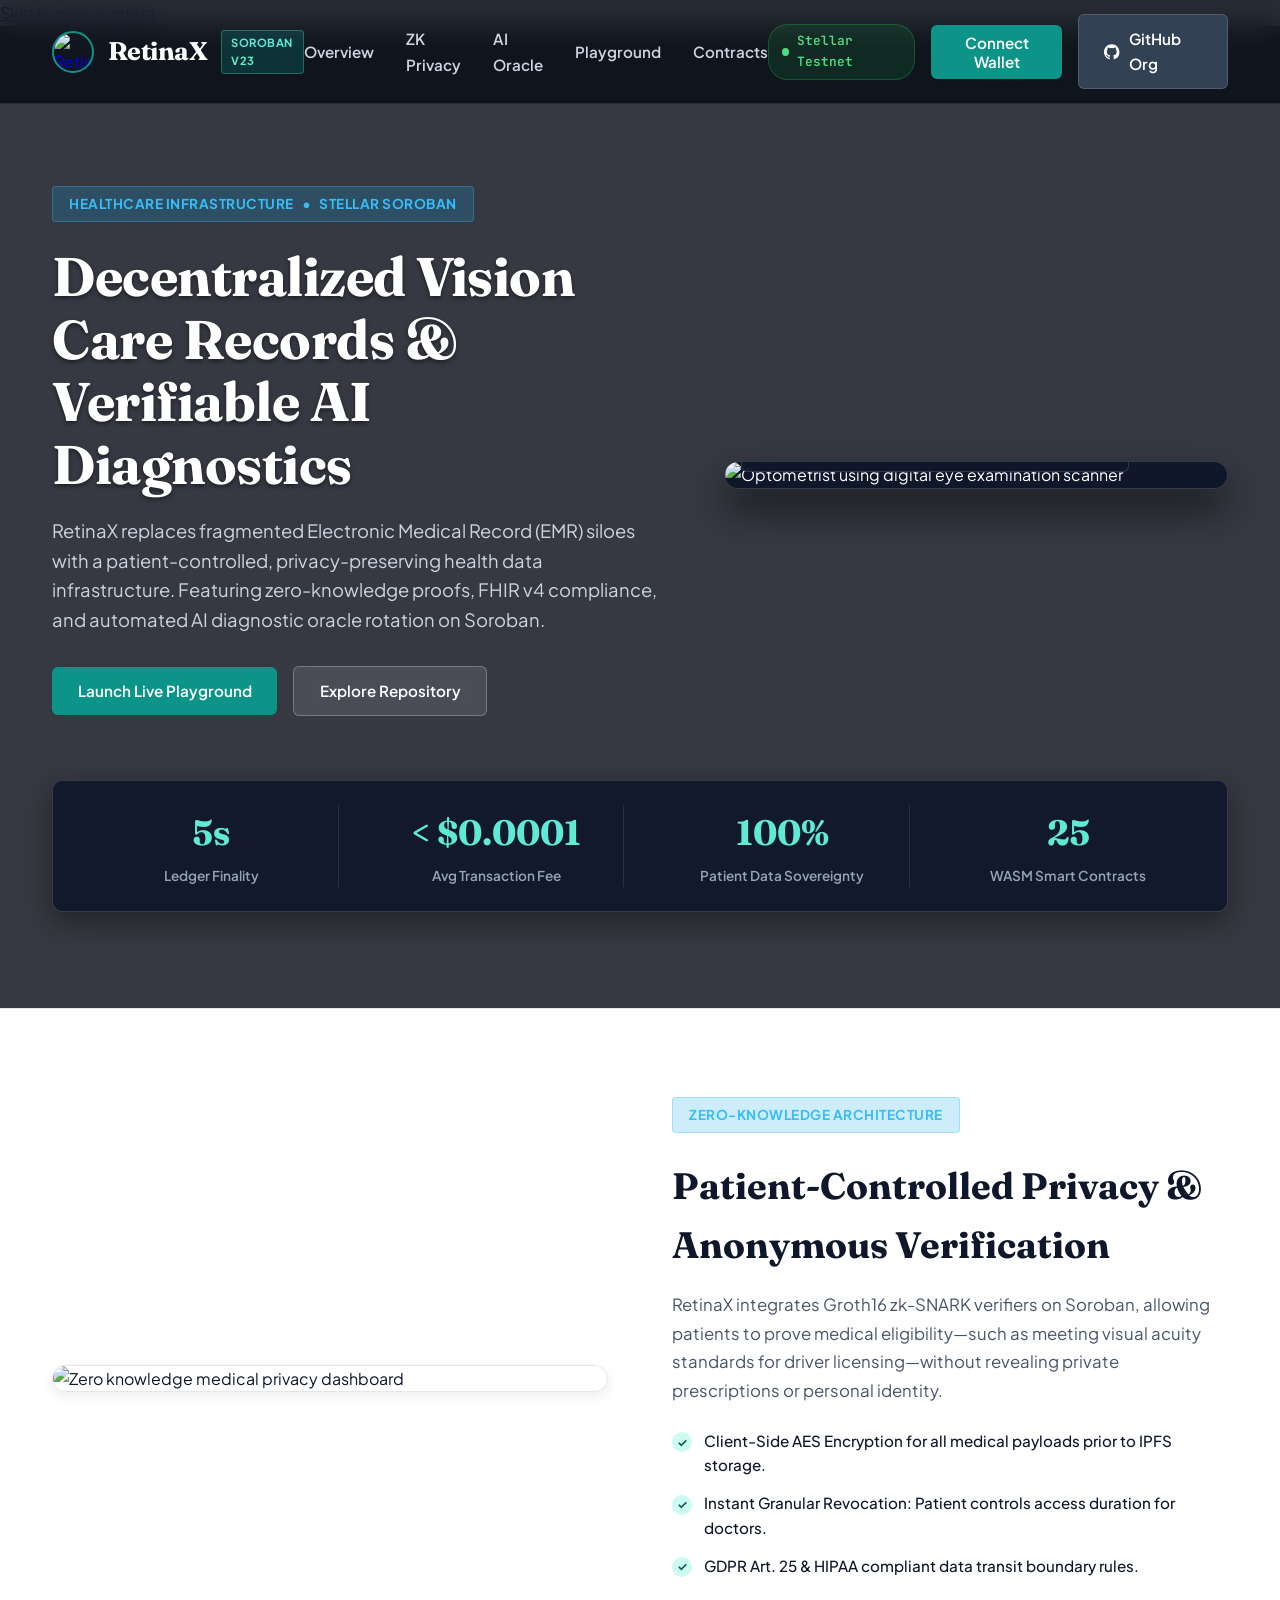
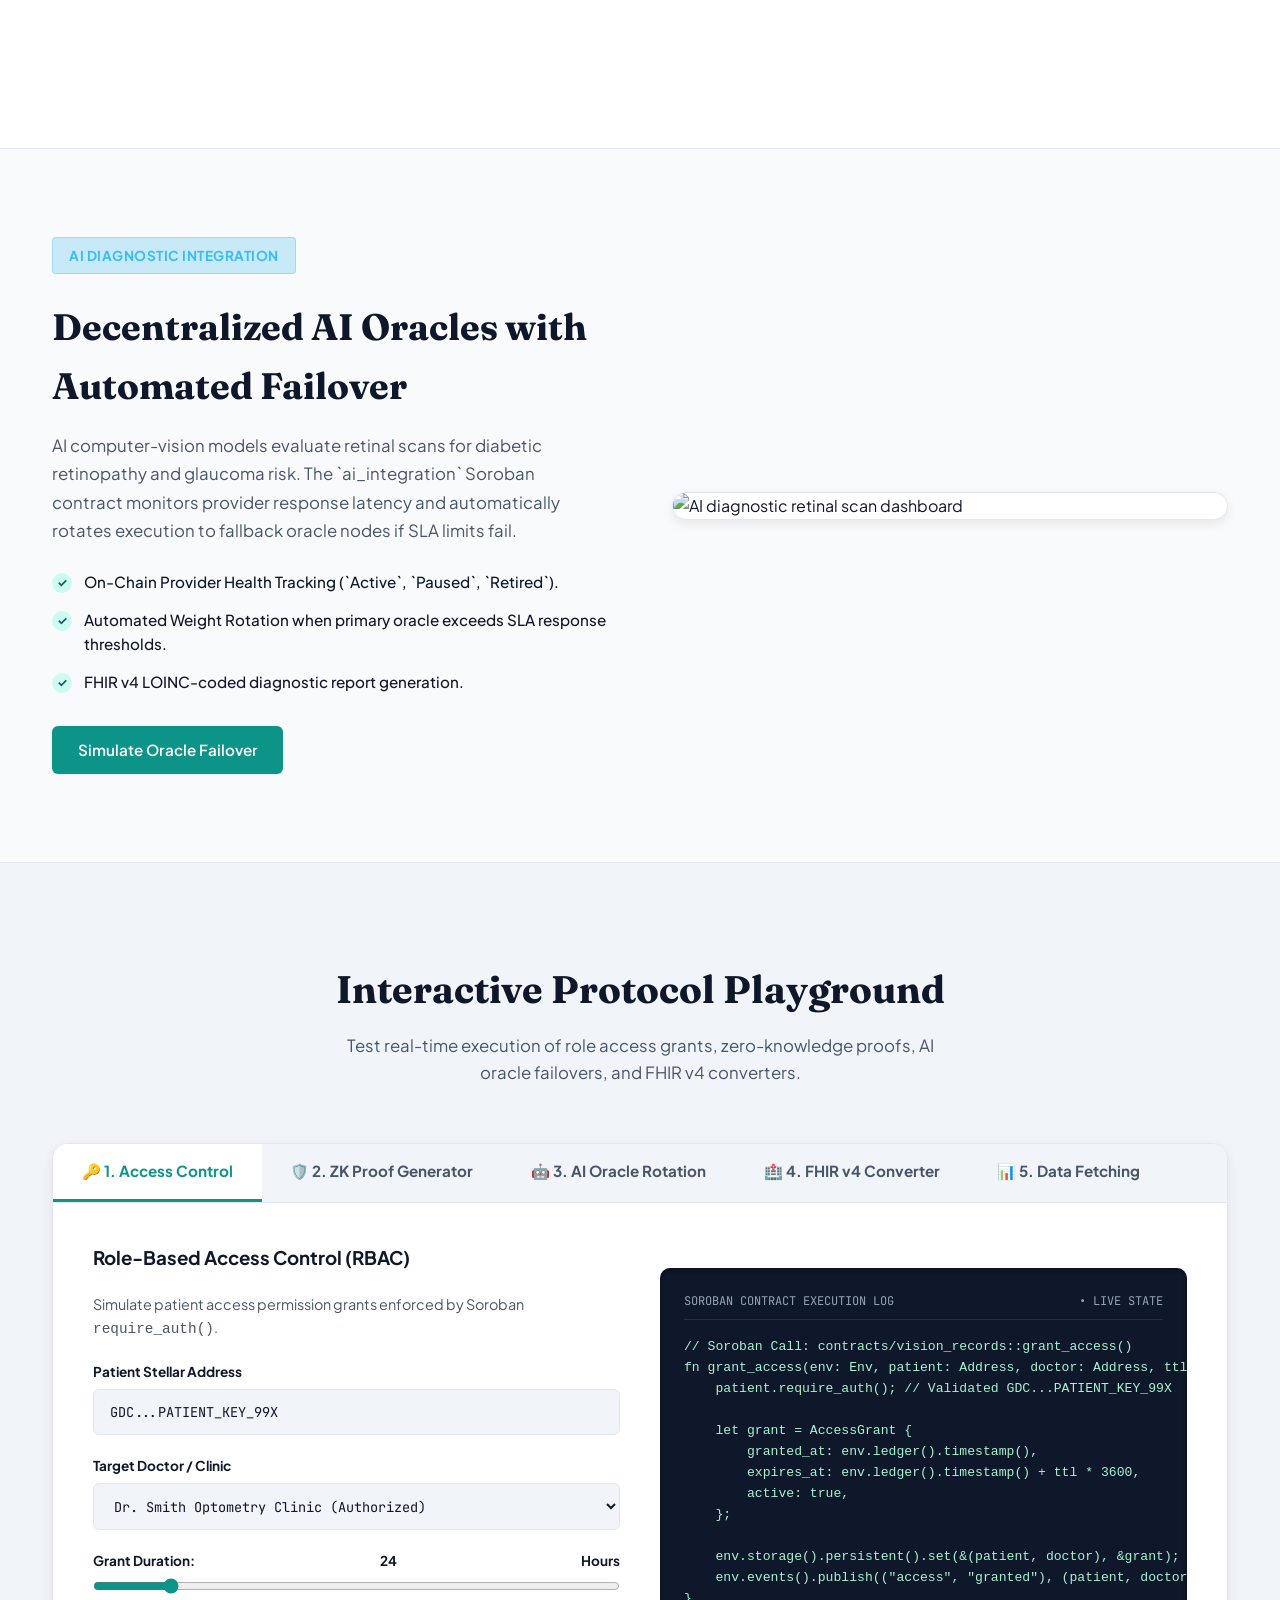
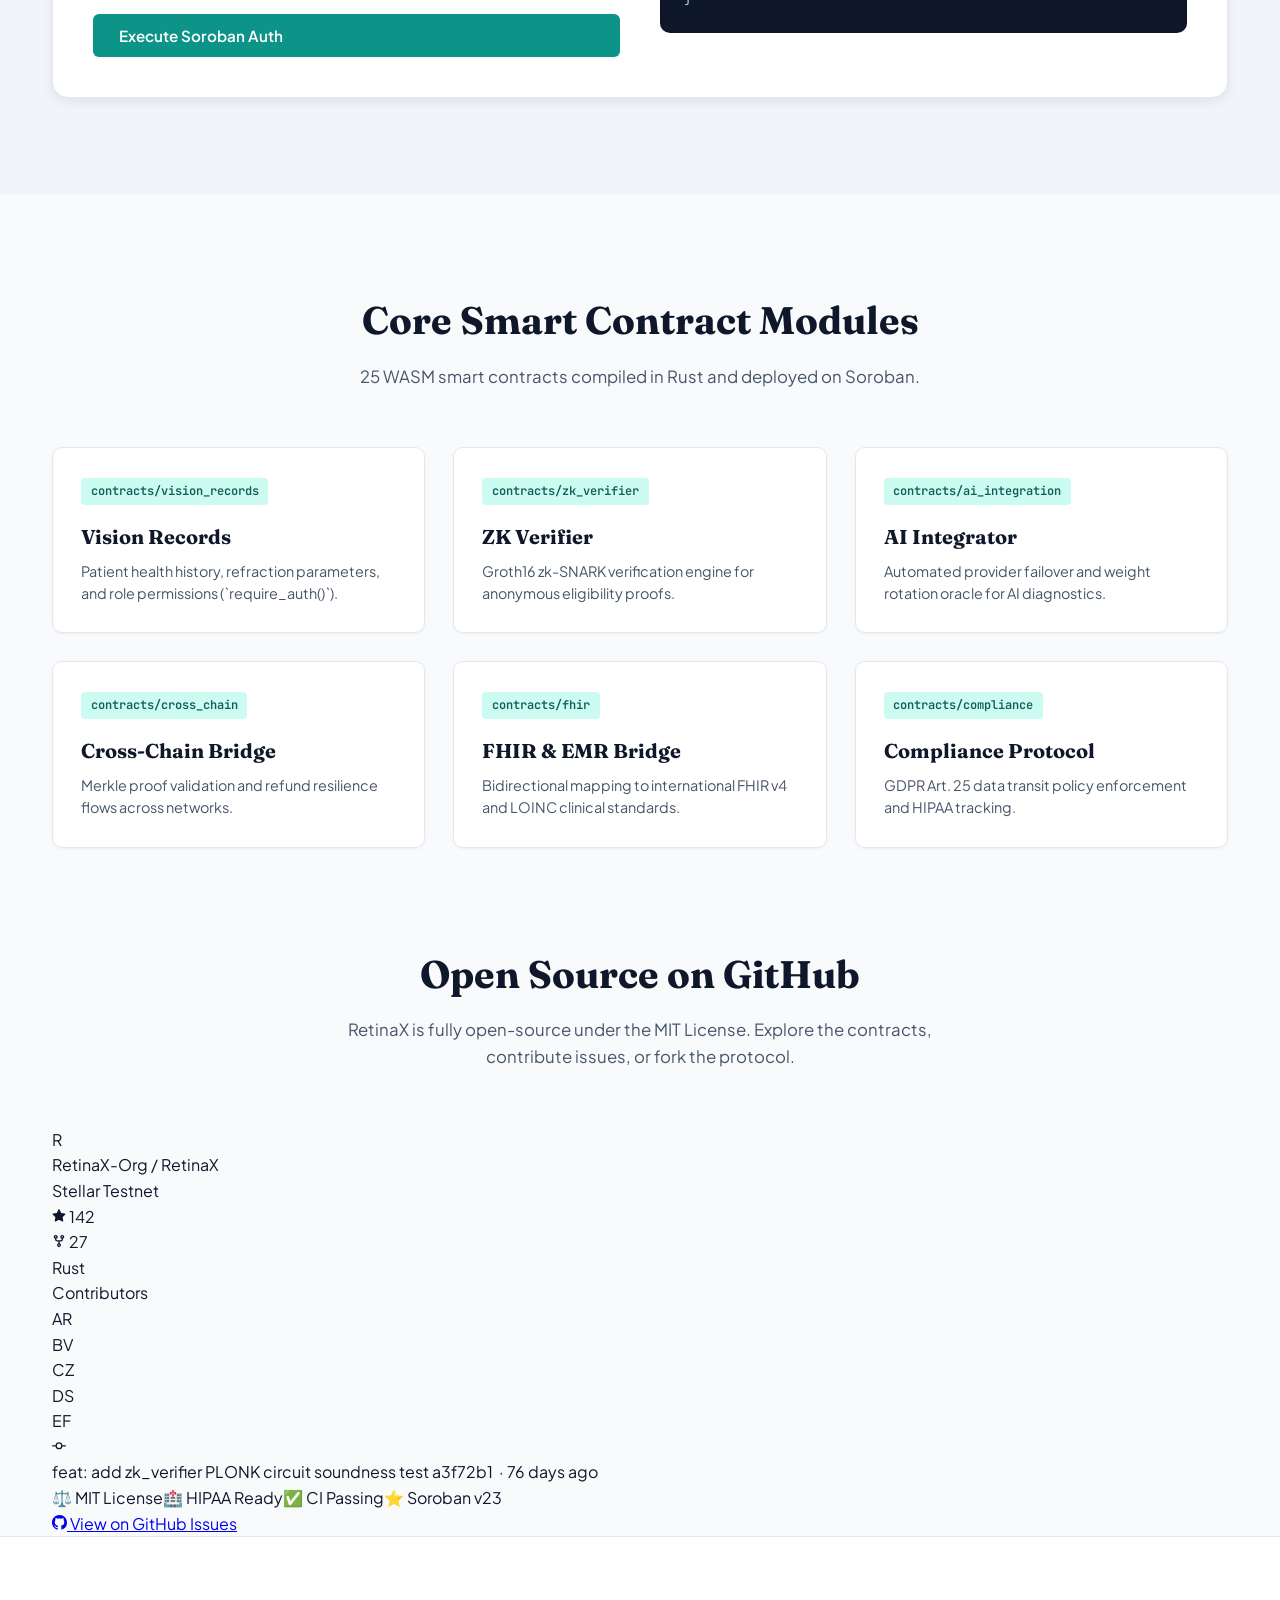
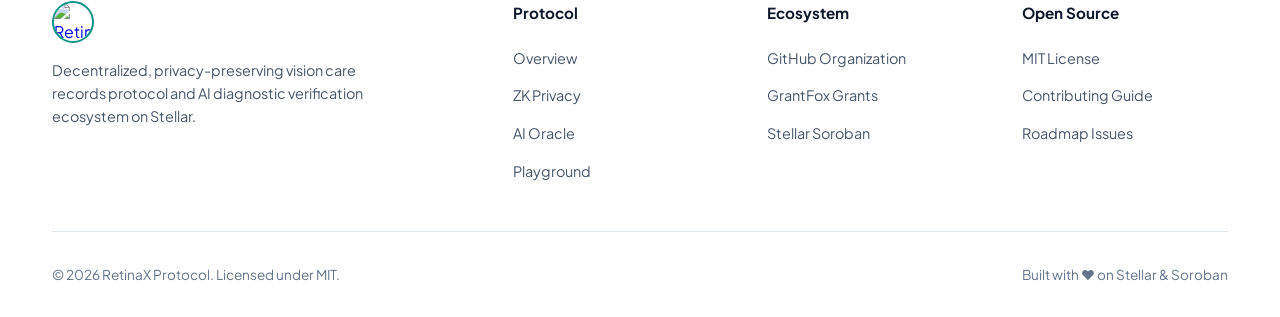
==== website/index.html @ d4aec615 "Merge branch 'main' into feat/70-navigation-aria-labels" ====
<!DOCTYPE html>
<html lang="en">
<head>
  <meta charset="UTF-8">
  <meta name="viewport" content="width=device-width, initial-scale=1.0">
  <title>RetinaX — Decentralized Vision Care Records & AI Diagnostics Protocol on Stellar</title>
  <meta name="description" content="RetinaX is a patient-controlled, privacy-preserving vision health protocol built on Stellar (Soroban WASM) featuring ZK-privacy proofs, FHIR v4 compliance, and automated AI diagnostic provider rotation.">
  
  <!-- Fonts: Fraunces Editorial Serif + Plus Jakarta Sans + JetBrains Mono -->
  <link rel="preconnect" href="https://fonts.googleapis.com">
  <link rel="preconnect" href="https://fonts.gstatic.com" crossorigin>
  <link href="https://fonts.googleapis.com/css2?family=Fraunces:ital,opsz,wght@0,9..144,400;0,9..144,600;0,9..144,700;1,9..144,400&family=Inter:wght@400;500;600&family=JetBrains+Mono:wght@400;500;600&family=Plus+Jakarta+Sans:wght@500;600;700;800&display=swap" rel="stylesheet">
  
  <!-- Animation Libraries (AOS + GSAP) -->
  <link rel="stylesheet" href="https://unpkg.com/aos@next/dist/aos.css" />
  <script src="https://cdnjs.cloudflare.com/ajax/libs/gsap/3.12.5/gsap.min.js"></script>
  <script src="https://cdnjs.cloudflare.com/ajax/libs/gsap/3.12.5/ScrollTrigger.min.js"></script>
  
  <!-- Favicon -->
  <link rel="icon" type="image/svg+xml" href="assets/logo.svg">

  <!-- Primary Stylesheet -->
  <link rel="stylesheet" href="styles.css">

  <!-- RepoAvatar Component Stylesheet -->
  <link rel="stylesheet" href="components/repo-avatar.css">
</head>
<body>
  <!-- Skip to Main Content Link for Keyboard & Screen Reader Users -->
  <a href="#overview" class="skip-link">Skip to main content</a>

  <!-- Header Navigation -->
  <header class="navbar" role="banner">
    <div class="container nav-container">
      <a href="#" class="brand-logo" aria-label="RetinaX Protocol Home">
        <img src="assets/logo.jpg" alt="RetinaX Logo" class="logo-img">
        <span class="brand-text">RetinaX</span>
        <span class="brand-badge" aria-label="Protocol Version Soroban v23">Soroban v23</span>
      </a>

      <nav class="nav-menu" aria-label="Main Navigation">
        <ul class="nav-links" role="menubar">
          <li role="none"><a href="#overview" class="nav-link" role="menuitem" aria-label="Overview section" aria-current="page">Overview</a></li>
          <li role="none"><a href="#privacy" class="nav-link" role="menuitem" aria-label="ZK Privacy section">ZK Privacy</a></li>
          <li role="none"><a href="#ai-oracle" class="nav-link" role="menuitem" aria-label="AI Oracle section">AI Oracle</a></li>
          <li role="none"><a href="#demo" class="nav-link" role="menuitem" aria-label="Playground section">Playground</a></li>
          <li role="none"><a href="#contracts" class="nav-link" role="menuitem" aria-label="Contracts section">Contracts</a></li>
        </ul>
      </nav>

      <div class="nav-actions">
        <div class="network-pill" role="status" aria-label="Network status: Stellar Testnet">
          <span class="status-dot" aria-hidden="true"></span>
          <span>Stellar Testnet</span>
        </div>
        <button class="btn btn-primary" id="btn-connect-wallet" style="padding: 0.5rem 1rem;" aria-label="Connect Stellar Wallet" aria-haspopup="dialog">
          Connect Wallet
        </button>
        <a href="https://github.com/RetinaX-Org/RetinaX" target="_blank" rel="noopener noreferrer" class="btn btn-secondary" aria-label="View RetinaX on GitHub (opens in new tab)">
          <svg width="18" height="18" viewBox="0 0 24 24" fill="currentColor" aria-hidden="true"><path d="M12 0C5.37 0 0 5.37 0 12c0 5.31 3.435 9.795 8.205 11.385.6.105.825-.255.825-.57 0-.285-.015-1.23-.015-2.235-3.015.555-3.795-.735-4.035-1.41-.135-.345-.72-1.41-1.23-1.695-.42-.225-1.02-.78-.015-.795.945-.015 1.62.87 1.845 1.23 1.08 1.815 2.805 1.305 3.495.99.105-.78.42-1.305.765-1.605-2.67-.3-5.46-1.335-5.46-5.925 0-1.305.465-2.385 1.23-3.225-.12-.3-.54-1.53.12-3.18 0 0 1.005-.315 3.3 1.23.96-.27 1.98-.405 3-.405s2.04.135 3 .405c2.295-1.56 3.3-1.23 3.3-1.23.66 1.65.24 2.88.12 3.18.765.84 1.23 1.905 1.23 3.225 0 4.605-2.805 5.625-5.475 5.925.435.375.81 1.095.81 2.22 0 1.605-.015 2.895-.015 3.3 0 .315.225.69.825.57A12.02 12.02 0 0024 12c0-6.63-5.37-12-12-12z"/></svg>
          GitHub Org
        </a>
      </div>
    </div>
  </header>

  <!-- Hero Segment with Contextual Hero Image -->
  <section class="hero" id="overview">
    <div class="container">
      <div class="hero-grid">
        <div class="hero-text-content" data-aos="fade-right" data-aos-duration="1000">
          <div class="hero-tag">
            <span>Healthcare Infrastructure</span>
            <span>•</span>
            <span>Stellar Soroban</span>
          </div>

          <h1 class="hero-title">
            Decentralized Vision Care Records & Verifiable AI Diagnostics
          </h1>

          <p class="hero-sub">
            RetinaX replaces fragmented Electronic Medical Record (EMR) siloes with a patient-controlled, privacy-preserving health data infrastructure. Featuring zero-knowledge proofs, FHIR v4 compliance, and automated AI diagnostic oracle rotation on Soroban.
          </p>

          <div class="hero-cta-group">
            <a href="#demo" class="btn btn-primary">
              Launch Live Playground
            </a>
            <a href="https://github.com/RetinaX-Org/RetinaX" target="_blank" class="btn btn-outline">
              Explore Repository
            </a>
          </div>
        </div>

        <!-- Embedded Contextual Image 1: Clinical Eye Scanner -->
        <div class="hero-image-wrapper" data-aos="fade-left" data-aos-duration="1000">
          <img src="assets/hero.jpg" alt="Optometrist using digital eye examination scanner" class="hero-img">
          <div class="image-caption-badge">
            <span>🏥 Clinical Practice Verification</span>
            <span>•</span>
            <span>Stellar Real-Time Audit</span>
          </div>
        </div>
      </div>

      <!-- Stats Bar -->
      <div class="stats-bar" data-aos="fade-up" data-aos-delay="200">
        <div class="stat-item">
          <div class="stat-num" id="num-finality">5s</div>
          <div class="stat-label">Ledger Finality</div>
        </div>
        <div class="stat-item">
          <div class="stat-num" id="num-fee">&lt; $0.0001</div>
          <div class="stat-label">Avg Transaction Fee</div>
        </div>
        <div class="stat-item">
          <div class="stat-num" id="num-sovereignty">100%</div>
          <div class="stat-label">Patient Data Sovereignty</div>
        </div>
        <div class="stat-item">
          <div class="stat-num" id="num-contracts">25</div>
          <div class="stat-label">WASM Smart Contracts</div>
        </div>
      </div>
    </div>
  </section>

  <!-- Segment 2: ZK Privacy with Contextual Image 2 -->
  <section class="feature-segment alt-bg" id="privacy">
    <div class="container">
      <div class="feature-grid">
        <!-- Embedded Contextual Image 2: ZK Privacy Dashboard -->
        <div class="segment-img-card" data-aos="fade-right">
          <img src="assets/privacy.jpg" alt="Zero knowledge medical privacy dashboard" class="segment-img">
        </div>

        <div class="feature-content" data-aos="fade-left">
          <div class="hero-tag">Zero-Knowledge Architecture</div>
          <h2>Patient-Controlled Privacy & Anonymous Verification</h2>
          <p>
            RetinaX integrates Groth16 zk-SNARK verifiers on Soroban, allowing patients to prove medical eligibility—such as meeting visual acuity standards for driver licensing—without revealing private prescriptions or personal identity.
          </p>

          <ul class="feature-list">
            <li>
              <span class="check-icon">✓</span>
              <span>Client-Side AES Encryption for all medical payloads prior to IPFS storage.</span>
            </li>
            <li>
              <span class="check-icon">✓</span>
              <span>Instant Granular Revocation: Patient controls access duration for doctors.</span>
            </li>
            <li>
              <span class="check-icon">✓</span>
              <span>GDPR Art. 25 & HIPAA compliant data transit boundary rules.</span>
            </li>
          </ul>

          <a href="#demo" class="btn btn-outline">Test ZK Proof Generator</a>
        </div>
      </div>
    </div>
  </section>

  <!-- Segment 3: AI Oracle Rotation with Contextual Image 3 -->
  <section class="feature-segment" id="ai-oracle">
    <div class="container">
      <div class="feature-grid reverse">
        <div class="feature-content" data-aos="fade-right">
          <div class="hero-tag">AI Diagnostic Integration</div>
          <h2>Decentralized AI Oracles with Automated Failover</h2>
          <p>
            AI computer-vision models evaluate retinal scans for diabetic retinopathy and glaucoma risk. The `ai_integration` Soroban contract monitors provider response latency and automatically rotates execution to fallback oracle nodes if SLA limits fail.
          </p>

          <ul class="feature-list">
            <li>
              <span class="check-icon">✓</span>
              <span>On-Chain Provider Health Tracking (`Active`, `Paused`, `Retired`).</span>
            </li>
            <li>
              <span class="check-icon">✓</span>
              <span>Automated Weight Rotation when primary oracle exceeds SLA response thresholds.</span>
            </li>
            <li>
              <span class="check-icon">✓</span>
              <span>FHIR v4 LOINC-coded diagnostic report generation.</span>
            </li>
          </ul>

          <a href="#demo" class="btn btn-primary">Simulate Oracle Failover</a>
        </div>

        <!-- Embedded Contextual Image 3: AI Retinal Diagnostic Suite -->
        <div class="segment-img-card" data-aos="fade-left">
          <img src="assets/ai_oracle.jpg" alt="AI diagnostic retinal scan dashboard" class="segment-img">
        </div>
      </div>
    </div>
  </section>

  <!-- Interactive Protocol Playground -->
  <section class="demo-section" id="demo">
    <div class="container">
      <div class="section-header" data-aos="fade-up">
        <h2 class="section-title">Interactive Protocol Playground</h2>
        <p class="section-desc">Test real-time execution of role access grants, zero-knowledge proofs, AI oracle failovers, and FHIR v4 converters.</p>
      </div>

      <div class="demo-box" data-aos="fade-up" data-aos-delay="100">
        <div class="demo-nav" role="tablist" aria-label="Interactive Protocol Playground Modules">
          <button class="demo-tab-btn active" data-tab="rbac" role="tab" id="tab-rbac" aria-selected="true" aria-controls="panel-rbac" aria-label="Access Control Module">🔑 1. Access Control</button>
          <button class="demo-tab-btn" data-tab="zk" role="tab" id="tab-zk" aria-selected="false" aria-controls="panel-zk" aria-label="Zero-Knowledge Proof Generator Module">🛡️ 2. ZK Proof Generator</button>
          <button class="demo-tab-btn" data-tab="ai" role="tab" id="tab-ai" aria-selected="false" aria-controls="panel-ai" aria-label="AI Oracle Rotation Module">🤖 3. AI Oracle Rotation</button>
          <button class="demo-tab-btn" data-tab="fhir" role="tab" id="tab-fhir" aria-selected="false" aria-controls="panel-fhir" aria-label="FHIR v4 Converter Module">🏥 4. FHIR v4 Converter</button>
          <button class="demo-tab-btn" data-tab="fetch" role="tab" id="tab-fetch" aria-selected="false" aria-controls="panel-fetch" aria-label="Data Fetching Module">📊 5. Data Fetching</button>
        </div>

        <div class="demo-body">
          <!-- Panel 1: RBAC Access Control -->
          <div class="demo-tab-panel active" id="panel-rbac">
            <form class="control-panel" aria-label="Role-Based Access Control Simulation Form">
              <h3>Role-Based Access Control (RBAC)</h3>
              <p style="color: var(--text-muted); font-size: 0.9rem;">Simulate patient access permission grants enforced by Soroban <code>require_auth()</code>.</p>
              
              <div class="form-group">
                <label class="form-label" for="input-patient-addr">Patient Stellar Address</label>
                <input type="text" id="input-patient-addr" name="patientAddress" class="form-input" value="GDC...PATIENT_KEY_99X" required aria-required="true" aria-label="Patient Stellar Address">
              </div>

              <div class="form-group">
                <label class="form-label" for="select-doctor">Target Doctor / Clinic</label>
                <select class="form-select" required aria-required="true" id="select-doctor" name="targetDoctor" aria-label="Target Doctor or Clinic">
                  <option value="GAB...DR_SMITH_OPTOMETRY">Dr. Smith Optometry Clinic (Authorized)</option>
                  <option value="GCD...VISION_RESEARCH_LAB">Vision Research Lab (Pending)</option>
                  <option value="GXX...UNAUTHORIZED_THIRD_PARTY">Unauthorized Provider (Block)</option>
                </select>
              </div>

              <div class="form-group">
                <label class="form-label" for="dur-slider">Grant Duration: <span id="dur-val">24</span> Hours</label>
                <input type="range" class="slider-input" min="1" max="168" value="24" id="dur-slider" name="durationHours" aria-label="Grant Duration in Hours" aria-valuemin="1" aria-valuemax="168" aria-valuenow="24" aria-valuetext="24 Hours">
              </div>

              <button type="submit" class="btn btn-primary" id="btn-grant-access" aria-label="Execute Soroban Authentication">Execute Soroban Auth</button>
            </form>

            <div class="code-console">
              <div class="console-header">
                <span>SOROBAN CONTRACT EXECUTION LOG</span>
                <span>• LIVE STATE</span>
              </div>
              <pre id="preview-rbac-code">// Soroban Call: contracts/vision_records::grant_access()
fn grant_access(env: Env, patient: Address, doctor: Address, ttl: u64) {
    patient.require_auth(); // Validated GDC...PATIENT_KEY_99X
    
    let grant = AccessGrant {
        granted_at: env.ledger().timestamp(),
        expires_at: env.ledger().timestamp() + ttl * 3600,
        active: true,
    };
    
    env.storage().persistent().set(&(patient, doctor), &grant);
    env.events().publish(("access", "granted"), (patient, doctor));
}</pre>
            </div>
          </div>

          <!-- Panel 2: ZK Proof -->
          <div class="demo-tab-panel" id="panel-zk">
            <form class="control-panel" aria-label="Zero-Knowledge Medical Proof Generator Form">
              <h3>Zero-Knowledge Medical Proof Generator</h3>
              <p style="color: var(--text-muted); font-size: 0.9rem;">Generate a groth16 proof for driver's license visual acuity standards without revealing patient identity.</p>
              
              <div class="form-group">
                <label class="form-label" for="acuity-slider">Patient Visual Acuity: <span id="acuity-val">20/20</span></label>
                <input type="range" class="slider-input" min="15" max="60" value="20" id="acuity-slider" name="acuityScore" aria-label="Patient Visual Acuity Score" aria-valuemin="15" aria-valuemax="60" aria-valuenow="20" aria-valuetext="20/20">
              </div>

              <div class="form-group">
                <label class="form-label" for="input-acuity-threshold">Required Threshold</label>
                <input type="text" id="input-acuity-threshold" name="acuityThreshold" class="form-input" value="Visual Acuity <= 20/40 (Driver Standard)" required aria-required="true" aria-label="Required Visual Acuity Threshold">
              </div>

              <button type="submit" class="btn btn-primary" id="btn-gen-zk" aria-label="Generate Groth16 zk-SNARK Proof">Generate Groth16 zk-SNARK</button>
            </form>

            <div class="code-console">
              <div class="console-header">
                <span>ZK_VERIFIER OUTPUT</span>
                <span>PROOF READY</span>
              </div>
              <pre id="preview-zk-code">{
  "circuit": "contracts/zk_verifier::visual_acuity_proof",
  "public_inputs": ["Threshold: 20/40"],
  "proof_bytes": "0x98f21a007b82f10d9e...",
  "status": "VERIFIED_VALID",
  "identity_revealed": false
}</pre>
            </div>
          </div>

          <!-- Panel 3: AI Oracle -->
          <div class="demo-tab-panel" id="panel-ai">
            <form class="control-panel" aria-label="AI Oracle Provider Rotation Form">
              <h3>AI Oracle Provider Rotation</h3>
              <p style="color: var(--text-muted); font-size: 0.9rem;">Simulate SLA timeout on the primary oracle node to verify automated failover.</p>
              
              <div class="form-group">
                <label class="form-label" for="select-ai-status">Primary Oracle Node Status</label>
                <select class="form-select" required aria-required="true" id="select-ai-status" name="aiStatus" aria-label="Primary Oracle Node Status">
                  <option value="healthy">Primary Oracle (Active — 100% Uptime)</option>
                  <option value="timeout">Primary Oracle Failed (500ms Timeout Exceeded)</option>
                </select>
              </div>

              <button type="submit" class="btn btn-primary" id="btn-test-ai" aria-label="Simulate Diagnostic Request">Simulate Diagnostic Request</button>
            </form>

            <div class="code-console">
              <div class="console-header">
                <span>AI_INTEGRATION ROTATION LOG</span>
                <span>SLA MONITORED</span>
              </div>
              <pre id="preview-ai-code">[AI_INTEGRATION] Primary Provider Active: "AI_Vision_Alpha" (Weight: 100)
[ORACLE_CALL] Processing Retinal Scan CID: ipfs://QmX9z...
[STATUS] Diagnostics Confirmed: No Diabetic Retinopathy Detected.
[EVENT] ProviderStatusChecked(Active, Weight: 100)</pre>
            </div>
          </div>

          <!-- Panel 4: FHIR Converter -->
          <div class="demo-tab-panel" id="panel-fhir">
            <form class="control-panel" aria-label="FHIR v4 Clinical Record Converter Form">
              <h3>FHIR v4 Clinical Record Converter</h3>
              <p style="color: var(--text-muted); font-size: 0.9rem;">Map Soroban contract structs into international FHIR v4 JSON records.</p>
              
              <div class="form-group">
                <label class="form-label" for="select-fhir-type">Record Type</label>
                <select class="form-select" required aria-required="true" id="select-fhir-type" name="recordType" aria-label="Clinical Record Type">
                  <option value="refraction">Optometric Refraction Exam</option>
                  <option value="iop">Intraocular Pressure (IOP)</option>
                </select>
              </div>

              <button type="submit" class="btn btn-primary" id="btn-convert-fhir" aria-label="Generate FHIR v4 Payload">Generate FHIR v4 Payload</button>
            </form>

            <div class="code-console">
              <div class="console-header">
                <span>FHIR_V4_CONVERTER JSON</span>
                <span>LOINC VALIDATED</span>
              </div>
              <pre id="preview-fhir-code">{
  "resourceType": "DiagnosticReport",
  "status": "final",
  "code": {
    "coding": [{
      "system": "http://loinc.org",
      "code": "28886-0",
      "display": "Refraction examination"
    }]
  },
  "subject": { "reference": "Patient/GDC...PATIENT_KEY_99X" },
  "effectiveDateTime": "2026-08-06T23:45:00Z"
}</pre>
            </div>
          </div>
          <!-- Panel 5: Clinical Data Fetching Placeholder -->
          <div class="demo-tab-panel" id="panel-fetch">
            <form class="control-panel" aria-label="Clinical Data Retrieval Form">
              <h3>Clinical Data Retrieval</h3>
              <p style="color: var(--text-muted); font-size: 0.9rem;">Simulate fetching patient data from the decentralized storage network.</p>
              
              <div class="form-group">
                <label class="form-label" for="input-patient-cid">Query Patient CID</label>
                <input type="text" id="input-patient-cid" name="patientCid" class="form-input" value="ipfs://QmX9z82...PATIENT_RECORDS" required aria-required="true" aria-label="Query Patient CID">
              </div>

              <button type="submit" class="btn btn-primary" id="btn-fetch-data" aria-label="Fetch Clinical Data">Fetch Clinical Data</button>
            </form>

            <div class="code-console" style="min-height: 250px;">
              <div class="console-header">
                <span id="fetch-status-label">DATA_RETRIEVAL IDLE</span>
                <span id="fetch-status-indicator">AWAITING_REQUEST</span>
              </div>
              
              <div id="fetch-idle" style="padding-top: 1rem;">
                <p style="color: var(--text-muted); font-style: italic; font-size: 0.9rem;">Click "Fetch Clinical Data" to simulate a decentralized network retrieval...</p>
              </div>

              <!-- Placeholder Skeleton UI (Loading State) -->
              <div id="fetch-placeholder" class="skeleton-wrapper" style="display: none; padding-top: 1rem;">
                <div class="skeleton-line skeleton-title"></div>
                <div class="skeleton-line"></div>
                <div class="skeleton-line"></div>
                <div class="skeleton-line skeleton-short"></div>
              </div>
              
              <!-- Result State -->
              <div id="fetch-result-container" style="display: none; padding-top: 0.5rem;">
                <div style="display: flex; gap: 12px; margin-bottom: 1rem;">
                  <span class="health-status-badge verified">Verified</span>
                  <span class="health-status-badge pending">Syncing</span>
                  <span class="health-status-badge archived">Archived</span>
                </div>
                <pre id="preview-fetch-code">{
  "status": "SUCCESS",
  "source": "IPFS Storage",
  "cid": "QmX9z82...",
  "records": [
    { "type": "Refraction Exam", "date": "2026-08-01" },
    { "type": "Retinal Scan", "date": "2026-08-05" }
  ]
}</pre>
              </div>
            </div>
          </div>
        </div>
      </div>
    </div>
  </section>

  <!-- Contract Modules Grid -->
  <section class="modules-section" id="contracts">
    <div class="container">
      <div class="section-header" data-aos="fade-up">
        <h2 class="section-title">Core Smart Contract Modules</h2>
        <p class="section-desc">25 WASM smart contracts compiled in Rust and deployed on Soroban.</p>
      </div>

      <div class="contract-grid">
        <div class="contract-card" data-aos="fade-up" data-aos-delay="100">
          <span class="card-badge">contracts/vision_records</span>
          <h3 class="card-title">Vision Records</h3>
          <p class="card-desc">Patient health history, refraction parameters, and role permissions (`require_auth()`).</p>
        </div>

        <div class="contract-card" data-aos="fade-up" data-aos-delay="150">
          <span class="card-badge">contracts/zk_verifier</span>
          <h3 class="card-title">ZK Verifier</h3>
          <p class="card-desc">Groth16 zk-SNARK verification engine for anonymous eligibility proofs.</p>
        </div>

        <div class="contract-card" data-aos="fade-up" data-aos-delay="200">
          <span class="card-badge">contracts/ai_integration</span>
          <h3 class="card-title">AI Integrator</h3>
          <p class="card-desc">Automated provider failover and weight rotation oracle for AI diagnostics.</p>
        </div>

        <div class="contract-card" data-aos="fade-up" data-aos-delay="250">
          <span class="card-badge">contracts/cross_chain</span>
          <h3 class="card-title">Cross-Chain Bridge</h3>
          <p class="card-desc">Merkle proof validation and refund resilience flows across networks.</p>
        </div>

        <div class="contract-card" data-aos="fade-up" data-aos-delay="300">
          <span class="card-badge">contracts/fhir</span>
          <h3 class="card-title">FHIR & EMR Bridge</h3>
          <p class="card-desc">Bidirectional mapping to international FHIR v4 and LOINC clinical standards.</p>
        </div>

        <div class="contract-card" data-aos="fade-up" data-aos-delay="350">
          <span class="card-badge">contracts/compliance</span>
          <h3 class="card-title">Compliance Protocol</h3>
          <p class="card-desc">GDPR Art. 25 data transit policy enforcement and HIPAA tracking.</p>
        </div>
      </div>
    </div>
  </section>

  <!-- RepoAvatar Section — Open Source Project Card -->
  <section class="repo-avatar-section" aria-labelledby="repo-avatar-heading">
    <div class="container">
      <div class="section-header" data-aos="fade-up">
        <h2 class="section-title" id="repo-avatar-heading">Open Source on GitHub</h2>
        <p class="section-desc">RetinaX is fully open-source under the MIT License. Explore the contracts, contribute issues, or fork the protocol.</p>
      </div>

      <!-- RepoAvatar Card (auto-initialised by repo-avatar.js) -->
      <div class="repo-avatar-grid" data-aos="fade-up" data-aos-delay="100">
        <div
          class="repo-avatar-mount"
          data-org="RetinaX-Org"
          data-repo="RetinaX"
          data-stars="142"
          data-forks="27"
          data-lang="Rust"
          data-license="MIT"
          data-last-commit-msg="feat: add zk_verifier PLONK circuit soundness test"
          data-last-commit-sha="a3f72b1"
          data-last-commit-date="2026-09-20T10:00:00Z"
          data-github-url="https://github.com/RetinaX-Org/RetinaX"
          data-network="Stellar Testnet"
          data-badges="MIT,HIPAA,CI,Soroban"
          data-contributors='[
            {"login":"alice-retina","initials":"AR","color":"teal"},
            {"login":"bob-vision","initials":"BV","color":"blue"},
            {"login":"carol-zk","initials":"CZ","color":"rose"},
            {"login":"dave-soroban","initials":"DS","color":"amber"},
            {"login":"eve-fhir","initials":"EF","color":"navy"}
          ]'
        ></div>
      </div>
    </div>
  </section>

  <!-- Footer -->
  <footer class="footer" role="contentinfo">
    <div class="container">
      <div class="footer-grid">
        <div class="footer-brand">
          <a href="#" class="brand-logo" aria-label="RetinaX Protocol Home">
            <img src="assets/logo.jpg" alt="RetinaX Logo" class="logo-img">
            <span class="brand-text">RetinaX</span>
          </a>
          <p>Decentralized, privacy-preserving vision care records protocol and AI diagnostic verification ecosystem on Stellar.</p>
        </div>

        <nav class="footer-col" aria-label="Protocol navigation">
          <h4>Protocol</h4>
          <ul class="footer-links">
            <li><a href="#overview" aria-label="Navigate to Overview section">Overview</a></li>
            <li><a href="#privacy" aria-label="Navigate to ZK Privacy section">ZK Privacy</a></li>
            <li><a href="#ai-oracle" aria-label="Navigate to AI Oracle section">AI Oracle</a></li>
            <li><a href="#demo" aria-label="Navigate to Playground Demo section">Playground</a></li>
          </ul>
        </nav>

        <nav class="footer-col" aria-label="Ecosystem links">
          <h4>Ecosystem</h4>
          <ul class="footer-links">
            <li><a href="https://github.com/RetinaX-Org/RetinaX" target="_blank" rel="noopener noreferrer" aria-label="GitHub Organization (opens in new tab)">GitHub Organization</a></li>
            <li><a href="https://grantfox.xyz" target="_blank" rel="noopener noreferrer" aria-label="GrantFox Grants (opens in new tab)">GrantFox Grants</a></li>
            <li><a href="https://soroban.stellar.org/" target="_blank" rel="noopener noreferrer" aria-label="Stellar Soroban Documentation (opens in new tab)">Stellar Soroban</a></li>
          </ul>
        </nav>

        <nav class="footer-col" aria-label="Open Source links">
          <h4>Open Source</h4>
          <ul class="footer-links">
            <li><a href="https://github.com/RetinaX-Org/RetinaX/blob/main/LICENSE" target="_blank" rel="noopener noreferrer" aria-label="MIT License (opens in new tab)">MIT License</a></li>
            <li><a href="https://github.com/RetinaX-Org/RetinaX/blob/main/CONTRIBUTING.md" target="_blank" rel="noopener noreferrer" aria-label="Contributing Guide (opens in new tab)">Contributing Guide</a></li>
            <li><a href="https://github.com/RetinaX-Org/RetinaX/issues" target="_blank" rel="noopener noreferrer" aria-label="Roadmap and Issues on GitHub (opens in new tab)">Roadmap Issues</a></li>
          </ul>
        </nav>
      </div>

      <div class="footer-bottom">
        <span>© 2026 RetinaX Protocol. Licensed under MIT.</span>
        <span>Built with ❤️ on Stellar & Soroban</span>
      </div>
    </div>
  </footer>

  <!-- Modal Base (<modal-dialog> Custom Web Component) -->
  <modal-dialog id="connect-wallet-dialog" title="Connect Wallet" size="sm">
    <div class="wallet-option" onclick="alert('Simulated: Connecting Freighter...')">
      <div class="wallet-info">
        <div class="wallet-icon">F</div>
        <span class="wallet-name">Freighter Wallet</span>
      </div>
      <span class="wallet-badge">Recommended</span>
    </div>
    <div class="wallet-option" onclick="alert('Simulated: Connecting Albedo...')">
      <div class="wallet-info">
        <div class="wallet-icon">A</div>
        <span class="wallet-name">Albedo</span>
      </div>
    </div>
    <div class="wallet-option" onclick="alert('Simulated: Connecting xBull...')">
      <div class="wallet-info">
        <div class="wallet-icon">x</div>
        <span class="wallet-name">xBull Wallet</span>
      </div>
    </div>
    <p class="modal-footer-text">New to Stellar? <a href="https://stellar.org/ecosystem/wallets" target="_blank">Learn more about wallets</a></p>
  </modal-dialog>

  <!-- Reusable Protocol Popup Dialog -->
  <modal-dialog id="info-dialog" title="RetinaX Protocol Details" size="md">
    <p>RetinaX standardizes clinical vision records on Stellar using WASM smart contracts and Groth16 zero-knowledge proofs.</p>
    <div style="margin-top: 1rem; padding: 0.75rem; background: rgba(255,255,255,0.03); border-radius: 8px; border: 1px solid var(--border-color);">
      <small style="color: var(--text-muted);">LOINC Standard: 28886-0 | FHIR Version: v4.0.1</small>
    </div>
  </modal-dialog>

  <!-- AOS Animation Initialization & Application JS -->
  <script src="https://unpkg.com/aos@next/dist/aos.js"></script>
  <!-- utils.js exposes window.RetinaXUtils for date formatting (used by RepoAvatar + app.js) -->
  <script src="utils.js"></script>

  <!-- RepoAvatar Standalone Component -->
  <script src="components/repo-avatar.js"></script>

  <script src="app.js"></script>
</body>
</html>
---- website/styles.css ----
/* ==========================================================================
   RetinaX — Clinical Medical Design System (aggregator)
   This file preserves cascade order via @import. Component sources live in
   website/components/*.css (split from the former monolithic styles.css).
   Order below matches the original source order in styles.css, except the
   two modal blocks (850-996 + 1059-1167) are merged into modals.css and
   imported after skeleton.css; health-status.css follows (no overlapping
   selectors between modals/health/skeleton, so specificity is preserved).
   ========================================================================== */

@import url('./components/base.css');
@import url('./components/navbar.css');
@import url('./components/buttons.css');
@import url('./components/hero.css');
@import url('./components/features.css');
@import url('./components/demo.css');
@import url('./components/contracts.css');
@import url('./components/footer.css');
@import url('./components/skeleton.css');
@import url('./components/modals.css');
@import url('./components/health-status.css');
@import url('./components/responsive.css');
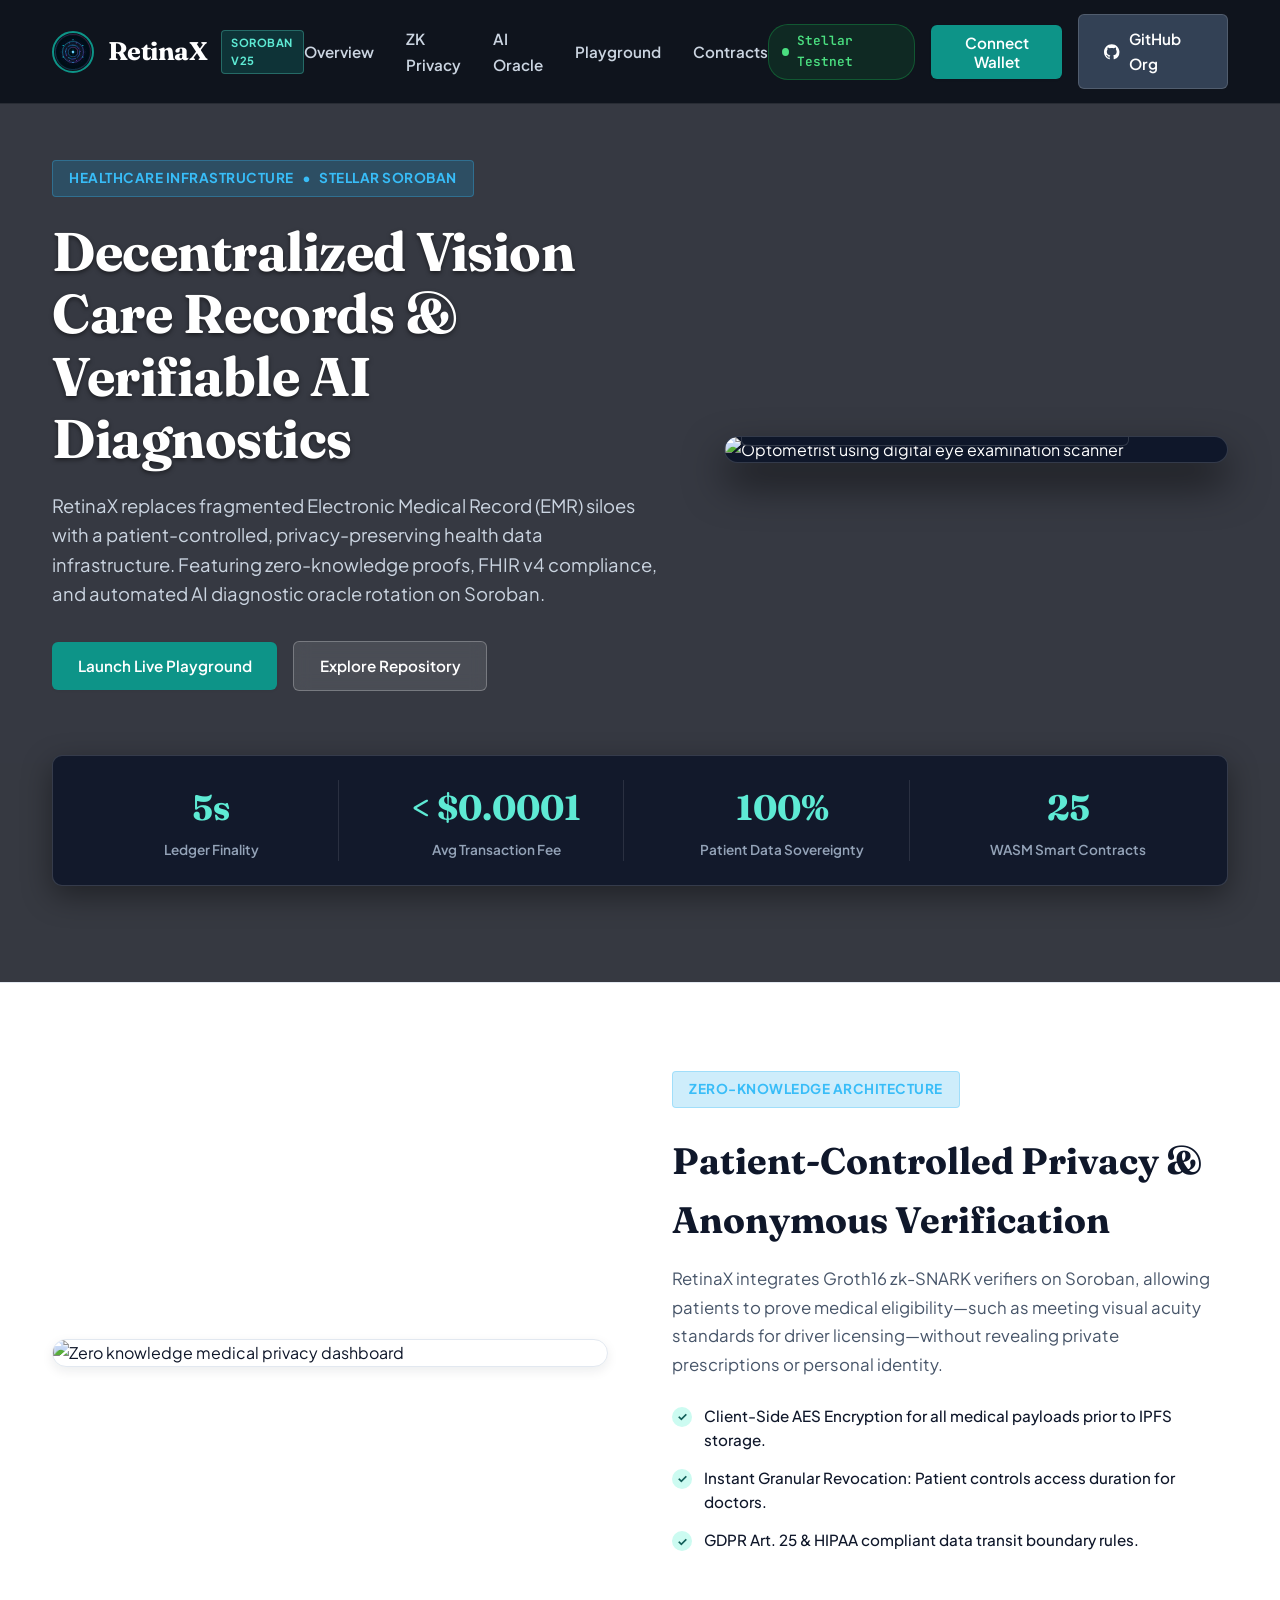
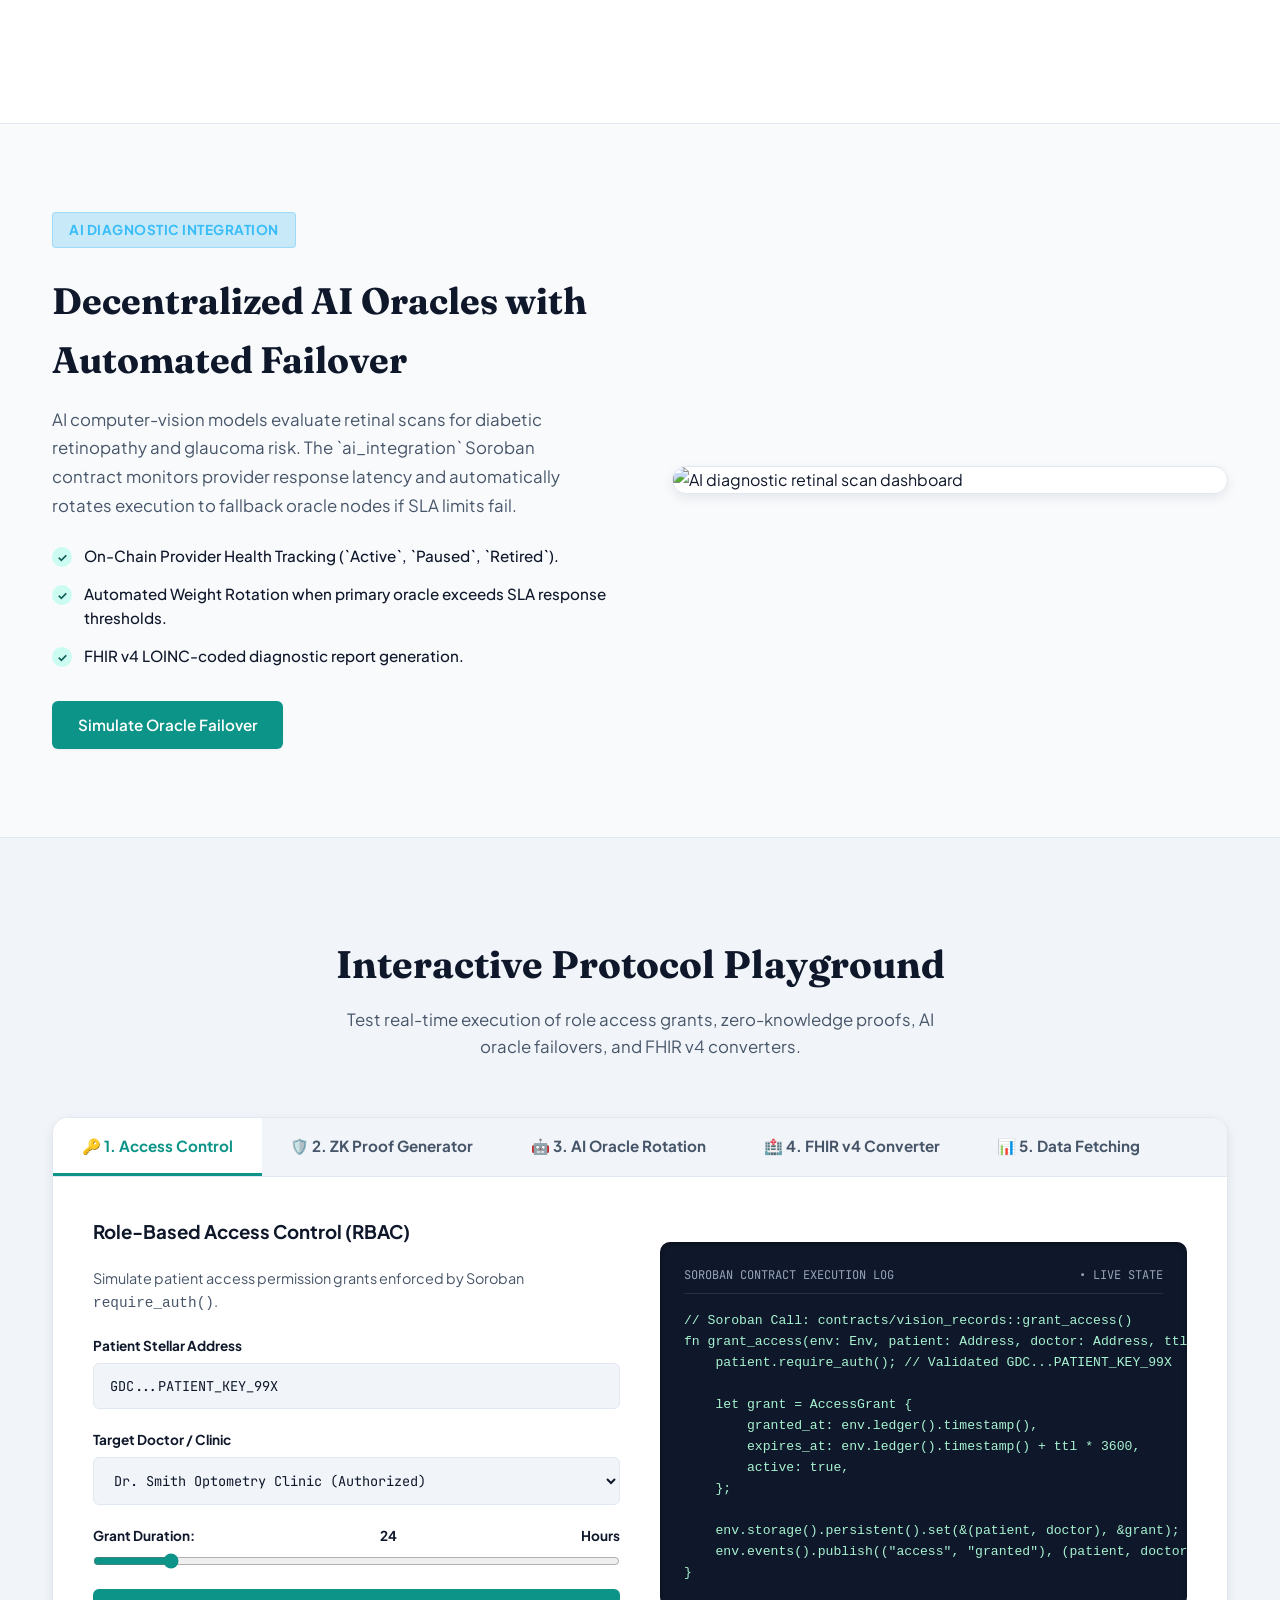
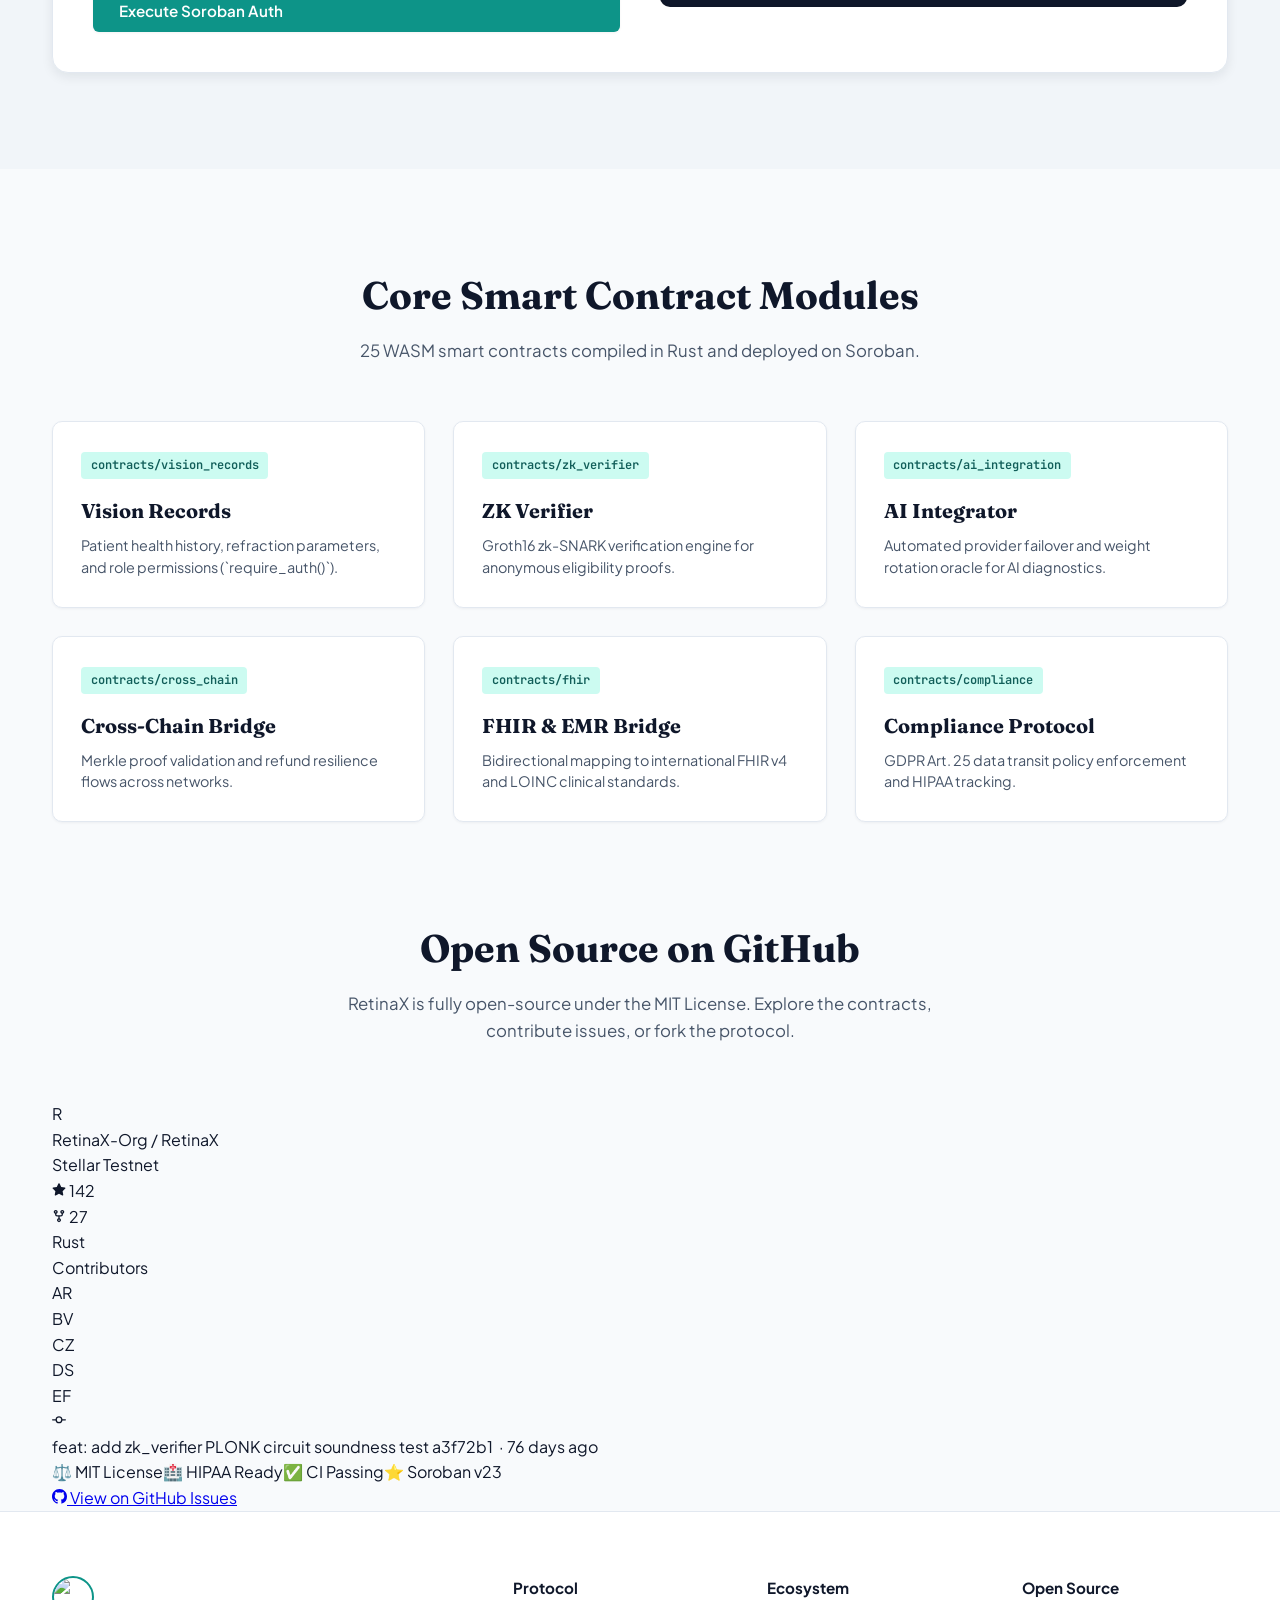
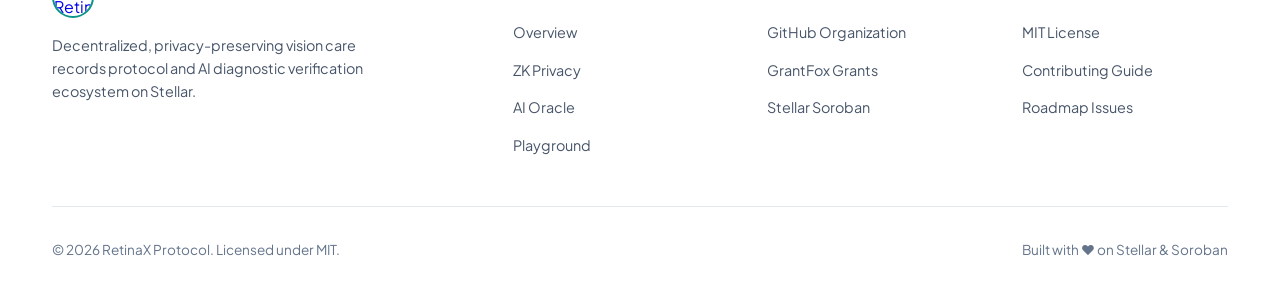
==== commit 999c4975: "Merge branch 'main' into fix/45-48-49-56-examinations-insurance" ====
--- a/website/index.html
+++ b/website/index.html
@@ -26,38 +26,34 @@
   <link rel="stylesheet" href="components/repo-avatar.css">
 </head>
 <body>
-  <!-- Skip to Main Content Link for Keyboard & Screen Reader Users -->
-  <a href="#overview" class="skip-link">Skip to main content</a>
 
   <!-- Header Navigation -->
-  <header class="navbar" role="banner">
+  <header class="navbar">
     <div class="container nav-container">
-      <a href="#" class="brand-logo" aria-label="RetinaX Protocol Home">
-        <img src="assets/logo.jpg" alt="RetinaX Logo" class="logo-img">
+      <a href="#" class="brand-logo">
+        <img src="assets/logo.svg" alt="RetinaX Logo" class="logo-img">
         <span class="brand-text">RetinaX</span>
-        <span class="brand-badge" aria-label="Protocol Version Soroban v23">Soroban v23</span>
+        <span class="brand-badge">Soroban v25</span>
       </a>
 
-      <nav class="nav-menu" aria-label="Main Navigation">
-        <ul class="nav-links" role="menubar">
-          <li role="none"><a href="#overview" class="nav-link" role="menuitem" aria-label="Overview section" aria-current="page">Overview</a></li>
-          <li role="none"><a href="#privacy" class="nav-link" role="menuitem" aria-label="ZK Privacy section">ZK Privacy</a></li>
-          <li role="none"><a href="#ai-oracle" class="nav-link" role="menuitem" aria-label="AI Oracle section">AI Oracle</a></li>
-          <li role="none"><a href="#demo" class="nav-link" role="menuitem" aria-label="Playground section">Playground</a></li>
-          <li role="none"><a href="#contracts" class="nav-link" role="menuitem" aria-label="Contracts section">Contracts</a></li>
-        </ul>
-      </nav>
+      <ul class="nav-links">
+        <li><a href="#overview" class="nav-link">Overview</a></li>
+        <li><a href="#privacy" class="nav-link">ZK Privacy</a></li>
+        <li><a href="#ai-oracle" class="nav-link">AI Oracle</a></li>
+        <li><a href="#demo" class="nav-link">Playground</a></li>
+        <li><a href="#contracts" class="nav-link">Contracts</a></li>
+      </ul>
 
       <div class="nav-actions">
-        <div class="network-pill" role="status" aria-label="Network status: Stellar Testnet">
-          <span class="status-dot" aria-hidden="true"></span>
+        <div class="network-pill">
+          <span class="status-dot"></span>
           <span>Stellar Testnet</span>
         </div>
-        <button class="btn btn-primary" id="btn-connect-wallet" style="padding: 0.5rem 1rem;" aria-label="Connect Stellar Wallet" aria-haspopup="dialog">
+        <button class="btn btn-primary" id="btn-connect-wallet" style="padding: 0.5rem 1rem;">
           Connect Wallet
         </button>
-        <a href="https://github.com/RetinaX-Org/RetinaX" target="_blank" rel="noopener noreferrer" class="btn btn-secondary" aria-label="View RetinaX on GitHub (opens in new tab)">
-          <svg width="18" height="18" viewBox="0 0 24 24" fill="currentColor" aria-hidden="true"><path d="M12 0C5.37 0 0 5.37 0 12c0 5.31 3.435 9.795 8.205 11.385.6.105.825-.255.825-.57 0-.285-.015-1.23-.015-2.235-3.015.555-3.795-.735-4.035-1.41-.135-.345-.72-1.41-1.23-1.695-.42-.225-1.02-.78-.015-.795.945-.015 1.62.87 1.845 1.23 1.08 1.815 2.805 1.305 3.495.99.105-.78.42-1.305.765-1.605-2.67-.3-5.46-1.335-5.46-5.925 0-1.305.465-2.385 1.23-3.225-.12-.3-.54-1.53.12-3.18 0 0 1.005-.315 3.3 1.23.96-.27 1.98-.405 3-.405s2.04.135 3 .405c2.295-1.56 3.3-1.23 3.3-1.23.66 1.65.24 2.88.12 3.18.765.84 1.23 1.905 1.23 3.225 0 4.605-2.805 5.625-5.475 5.925.435.375.81 1.095.81 2.22 0 1.605-.015 2.895-.015 3.3 0 .315.225.69.825.57A12.02 12.02 0 0024 12c0-6.63-5.37-12-12-12z"/></svg>
+        <a href="https://github.com/RetinaX-Org/RetinaX" target="_blank" class="btn btn-secondary">
+          <svg width="18" height="18" viewBox="0 0 24 24" fill="currentColor"><path d="M12 0C5.37 0 0 5.37 0 12c0 5.31 3.435 9.795 8.205 11.385.6.105.825-.255.825-.57 0-.285-.015-1.23-.015-2.235-3.015.555-3.795-.735-4.035-1.41-.135-.345-.72-1.41-1.23-1.695-.42-.225-1.02-.78-.015-.795.945-.015 1.62.87 1.845 1.23 1.08 1.815 2.805 1.305 3.495.99.105-.78.42-1.305.765-1.605-2.67-.3-5.46-1.335-5.46-5.925 0-1.305.465-2.385 1.23-3.225-.12-.3-.54-1.53.12-3.18 0 0 1.005-.315 3.3 1.23.96-.27 1.98-.405 3-.405s2.04.135 3 .405c2.295-1.56 3.3-1.23 3.3-1.23.66 1.65.24 2.88.12 3.18.765.84 1.23 1.905 1.23 3.225 0 4.605-2.805 5.625-5.475 5.925.435.375.81 1.095.81 2.22 0 1.605-.015 2.895-.015 3.3 0 .315.225.69.825.57A12.02 12.02 0 0024 12c0-6.63-5.37-12-12-12z"/></svg>
           GitHub Org
         </a>
       </div>
@@ -209,12 +205,12 @@
       </div>
 
       <div class="demo-box" data-aos="fade-up" data-aos-delay="100">
-        <div class="demo-nav" role="tablist" aria-label="Interactive Protocol Playground Modules">
-          <button class="demo-tab-btn active" data-tab="rbac" role="tab" id="tab-rbac" aria-selected="true" aria-controls="panel-rbac" aria-label="Access Control Module">🔑 1. Access Control</button>
-          <button class="demo-tab-btn" data-tab="zk" role="tab" id="tab-zk" aria-selected="false" aria-controls="panel-zk" aria-label="Zero-Knowledge Proof Generator Module">🛡️ 2. ZK Proof Generator</button>
-          <button class="demo-tab-btn" data-tab="ai" role="tab" id="tab-ai" aria-selected="false" aria-controls="panel-ai" aria-label="AI Oracle Rotation Module">🤖 3. AI Oracle Rotation</button>
-          <button class="demo-tab-btn" data-tab="fhir" role="tab" id="tab-fhir" aria-selected="false" aria-controls="panel-fhir" aria-label="FHIR v4 Converter Module">🏥 4. FHIR v4 Converter</button>
-          <button class="demo-tab-btn" data-tab="fetch" role="tab" id="tab-fetch" aria-selected="false" aria-controls="panel-fetch" aria-label="Data Fetching Module">📊 5. Data Fetching</button>
+        <div class="demo-nav">
+          <button class="demo-tab-btn active" data-tab="rbac">🔑 1. Access Control</button>
+          <button class="demo-tab-btn" data-tab="zk">🛡️ 2. ZK Proof Generator</button>
+          <button class="demo-tab-btn" data-tab="ai">🤖 3. AI Oracle Rotation</button>
+          <button class="demo-tab-btn" data-tab="fhir">🏥 4. FHIR v4 Converter</button>
+          <button class="demo-tab-btn" data-tab="fetch">📊 5. Data Fetching</button>
         </div>
 
         <div class="demo-body">
@@ -508,44 +504,44 @@
   </section>
 
   <!-- Footer -->
-  <footer class="footer" role="contentinfo">
+  <footer class="footer">
     <div class="container">
       <div class="footer-grid">
         <div class="footer-brand">
-          <a href="#" class="brand-logo" aria-label="RetinaX Protocol Home">
+          <a href="#" class="brand-logo">
             <img src="assets/logo.jpg" alt="RetinaX Logo" class="logo-img">
             <span class="brand-text">RetinaX</span>
           </a>
           <p>Decentralized, privacy-preserving vision care records protocol and AI diagnostic verification ecosystem on Stellar.</p>
         </div>
 
-        <nav class="footer-col" aria-label="Protocol navigation">
+        <div class="footer-col">
           <h4>Protocol</h4>
           <ul class="footer-links">
-            <li><a href="#overview" aria-label="Navigate to Overview section">Overview</a></li>
-            <li><a href="#privacy" aria-label="Navigate to ZK Privacy section">ZK Privacy</a></li>
-            <li><a href="#ai-oracle" aria-label="Navigate to AI Oracle section">AI Oracle</a></li>
-            <li><a href="#demo" aria-label="Navigate to Playground Demo section">Playground</a></li>
+            <li><a href="#overview">Overview</a></li>
+            <li><a href="#privacy">ZK Privacy</a></li>
+            <li><a href="#ai-oracle">AI Oracle</a></li>
+            <li><a href="#demo">Playground</a></li>
           </ul>
-        </nav>
-
-        <nav class="footer-col" aria-label="Ecosystem links">
+        </div>
+
+        <div class="footer-col">
           <h4>Ecosystem</h4>
           <ul class="footer-links">
-            <li><a href="https://github.com/RetinaX-Org/RetinaX" target="_blank" rel="noopener noreferrer" aria-label="GitHub Organization (opens in new tab)">GitHub Organization</a></li>
-            <li><a href="https://grantfox.xyz" target="_blank" rel="noopener noreferrer" aria-label="GrantFox Grants (opens in new tab)">GrantFox Grants</a></li>
-            <li><a href="https://soroban.stellar.org/" target="_blank" rel="noopener noreferrer" aria-label="Stellar Soroban Documentation (opens in new tab)">Stellar Soroban</a></li>
+            <li><a href="https://github.com/RetinaX-Org/RetinaX" target="_blank">GitHub Organization</a></li>
+            <li><a href="https://grantfox.xyz" target="_blank">GrantFox Grants</a></li>
+            <li><a href="https://soroban.stellar.org/" target="_blank">Stellar Soroban</a></li>
           </ul>
-        </nav>
-
-        <nav class="footer-col" aria-label="Open Source links">
+        </div>
+
+        <div class="footer-col">
           <h4>Open Source</h4>
           <ul class="footer-links">
-            <li><a href="https://github.com/RetinaX-Org/RetinaX/blob/main/LICENSE" target="_blank" rel="noopener noreferrer" aria-label="MIT License (opens in new tab)">MIT License</a></li>
-            <li><a href="https://github.com/RetinaX-Org/RetinaX/blob/main/CONTRIBUTING.md" target="_blank" rel="noopener noreferrer" aria-label="Contributing Guide (opens in new tab)">Contributing Guide</a></li>
-            <li><a href="https://github.com/RetinaX-Org/RetinaX/issues" target="_blank" rel="noopener noreferrer" aria-label="Roadmap and Issues on GitHub (opens in new tab)">Roadmap Issues</a></li>
+            <li><a href="https://github.com/RetinaX-Org/RetinaX/blob/main/LICENSE" target="_blank">MIT License</a></li>
+            <li><a href="https://github.com/RetinaX-Org/RetinaX/blob/main/CONTRIBUTING.md" target="_blank">Contributing Guide</a></li>
+            <li><a href="https://github.com/RetinaX-Org/RetinaX/issues" target="_blank">Roadmap Issues</a></li>
           </ul>
-        </nav>
+        </div>
       </div>
 
       <div class="footer-bottom">
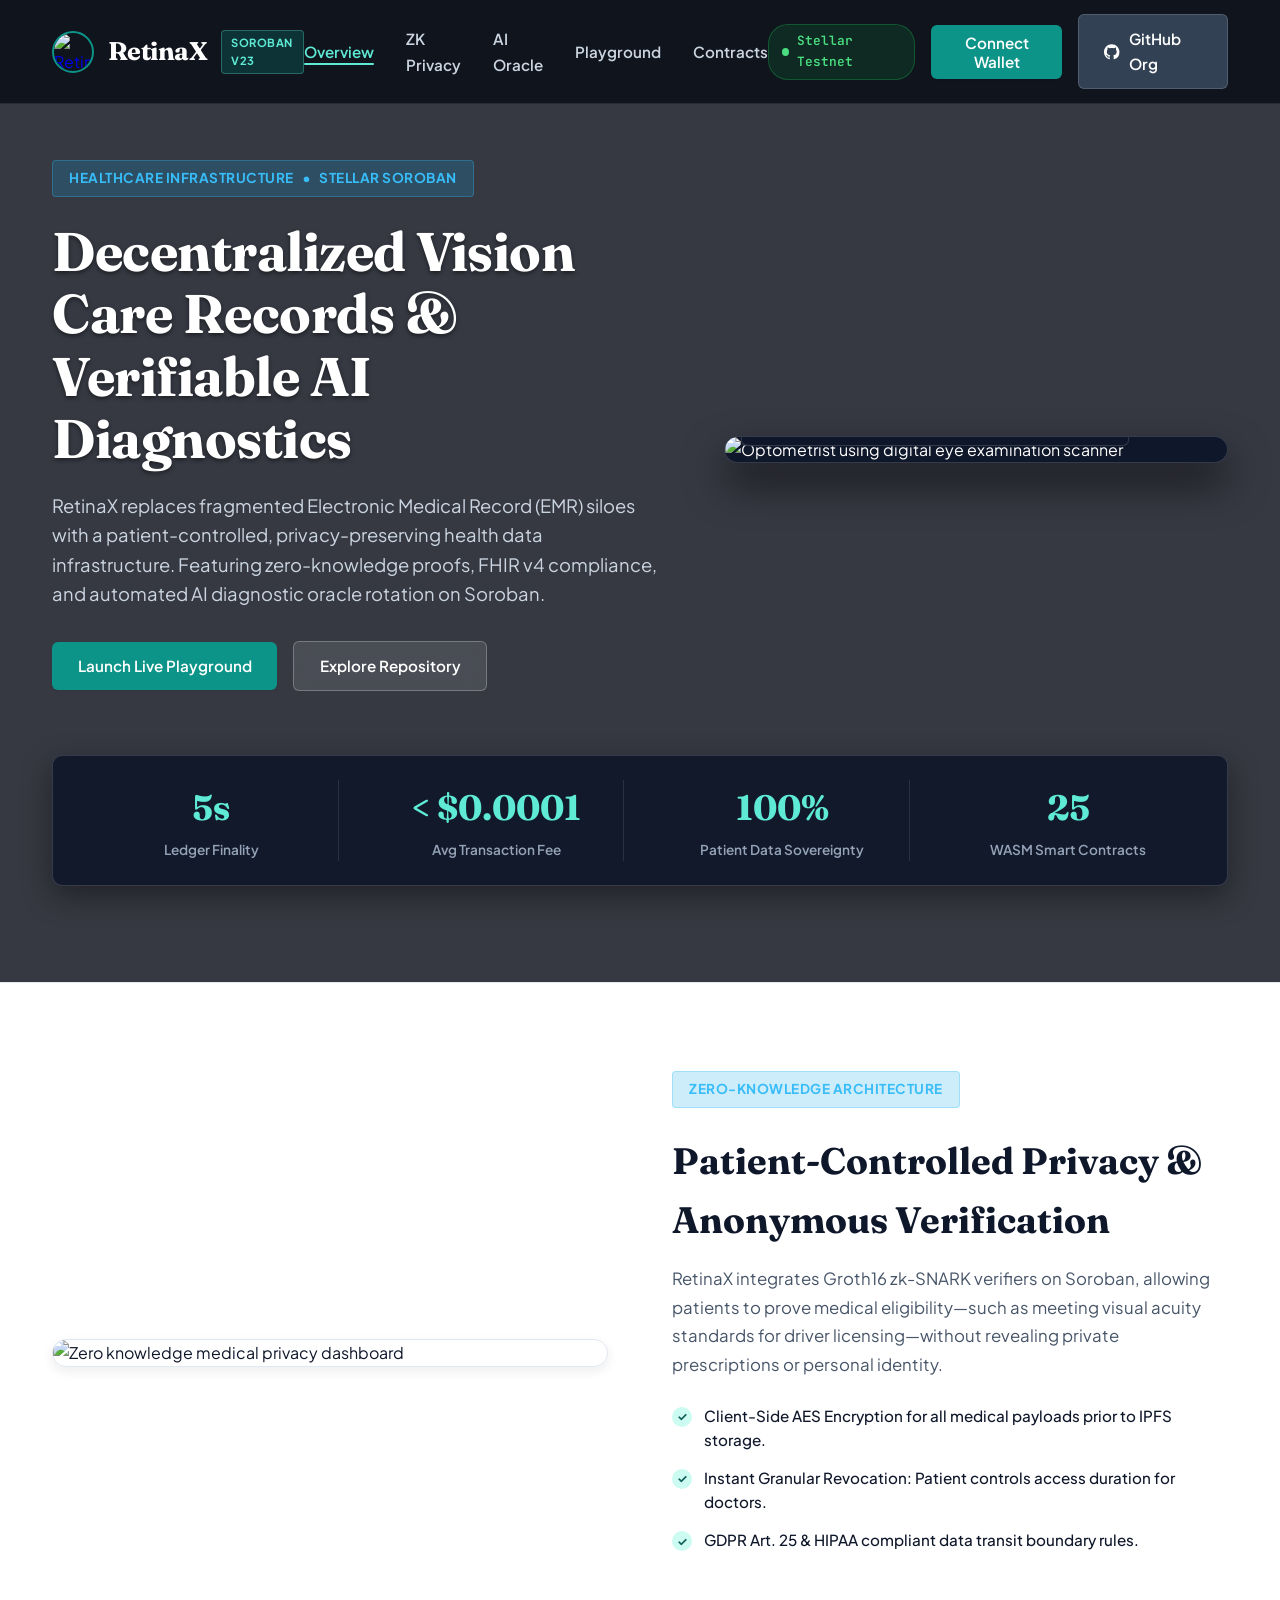
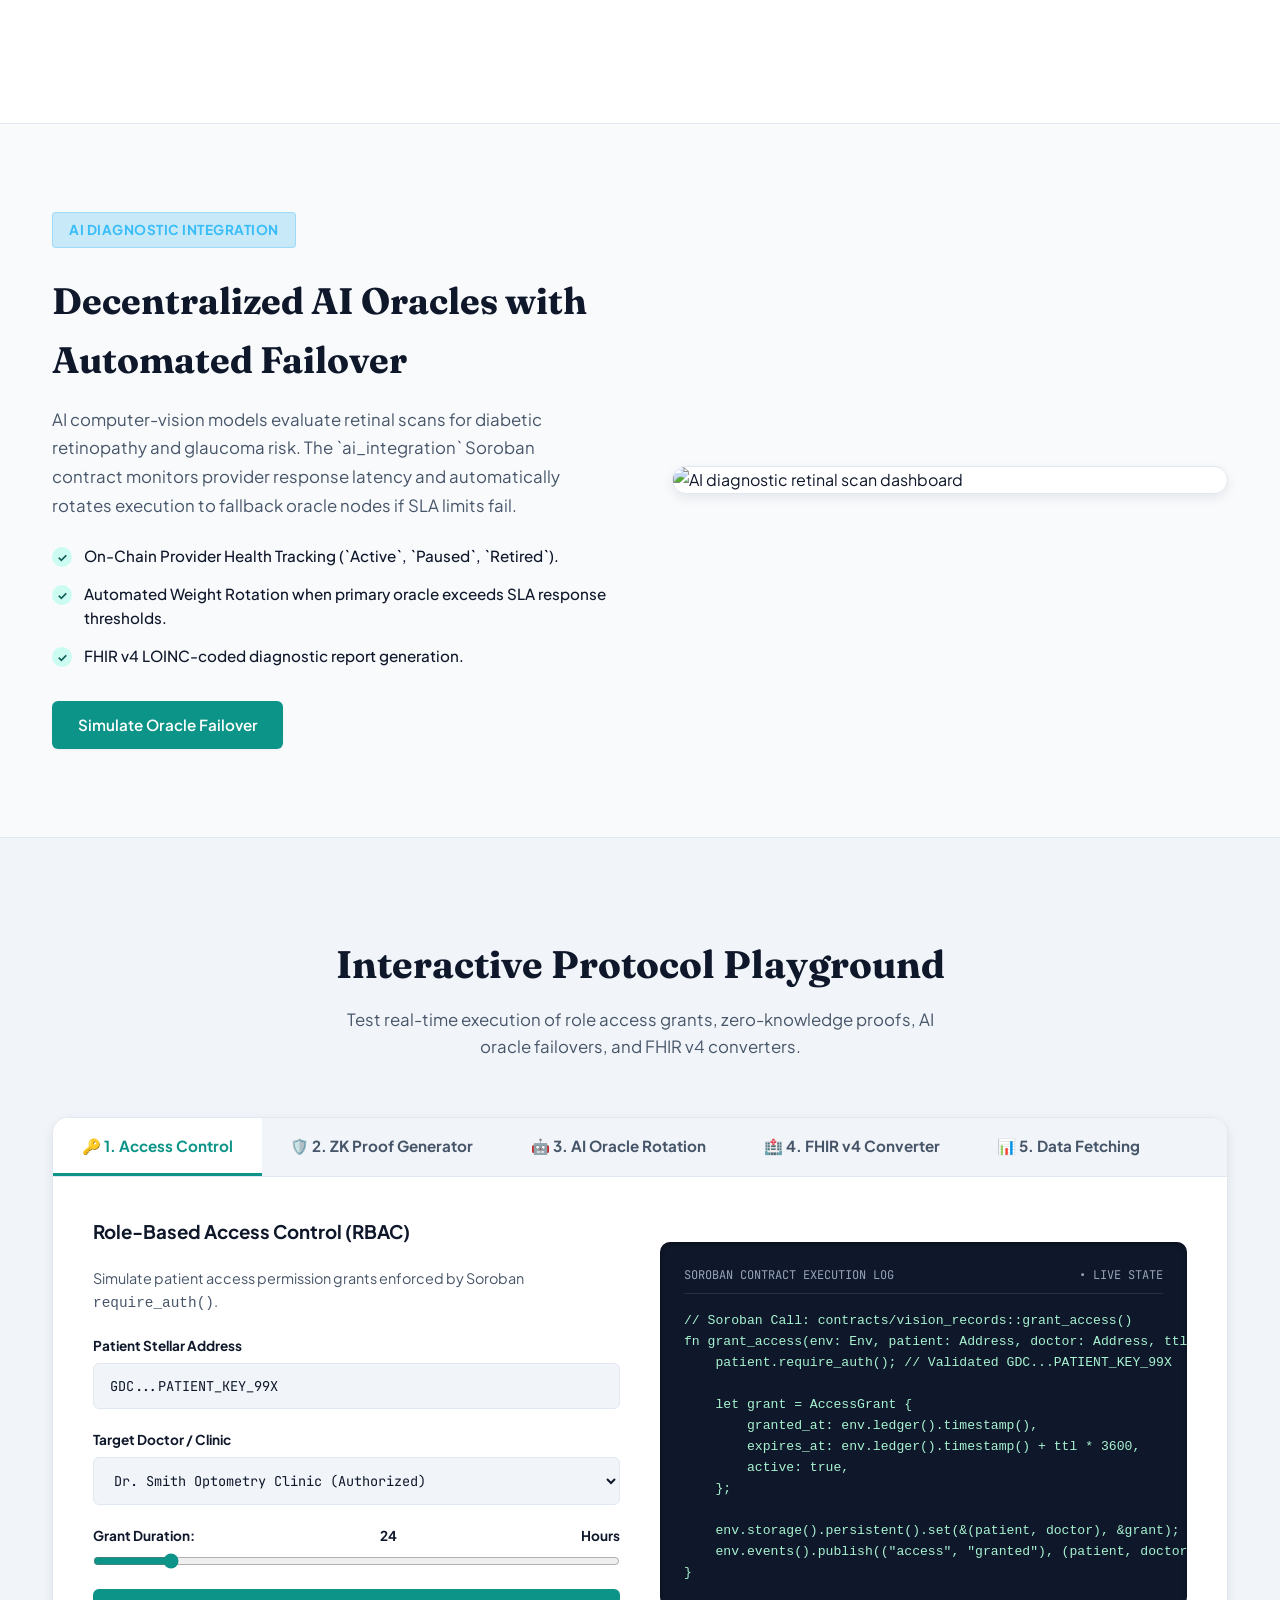
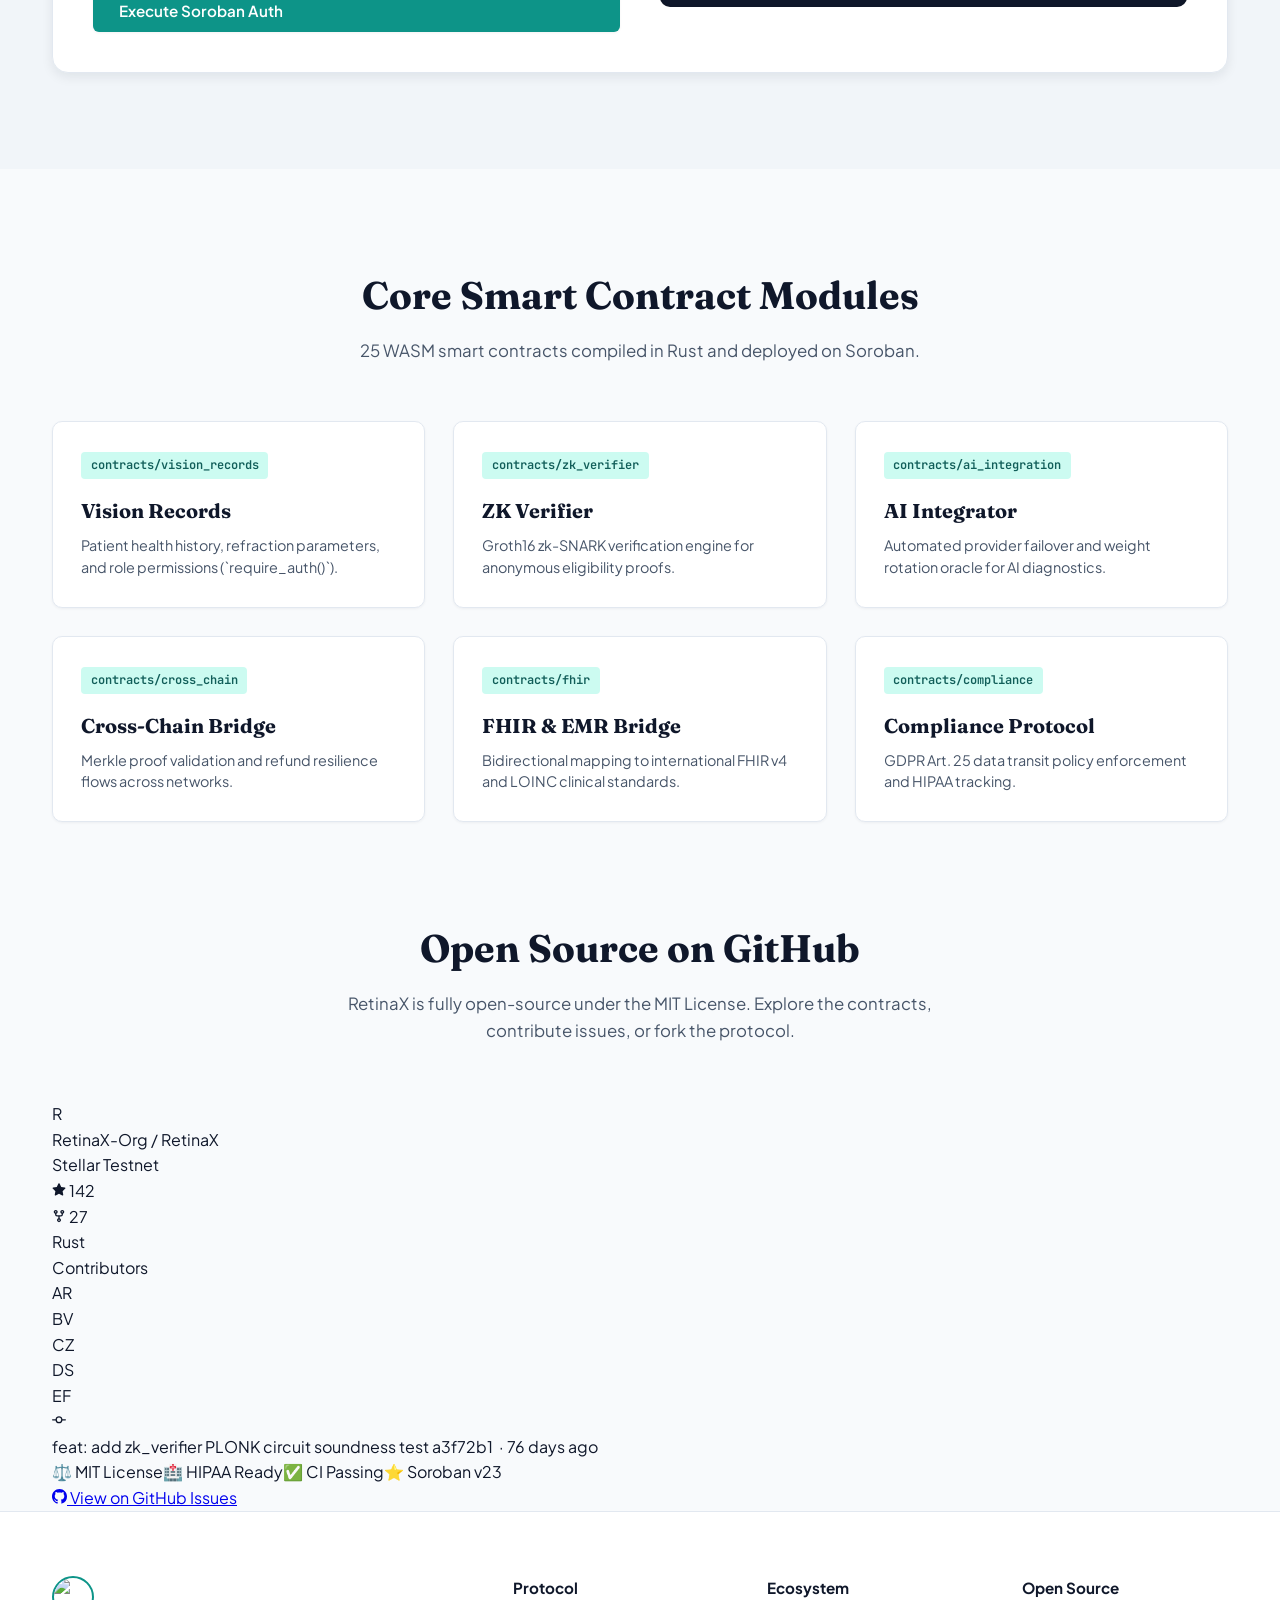
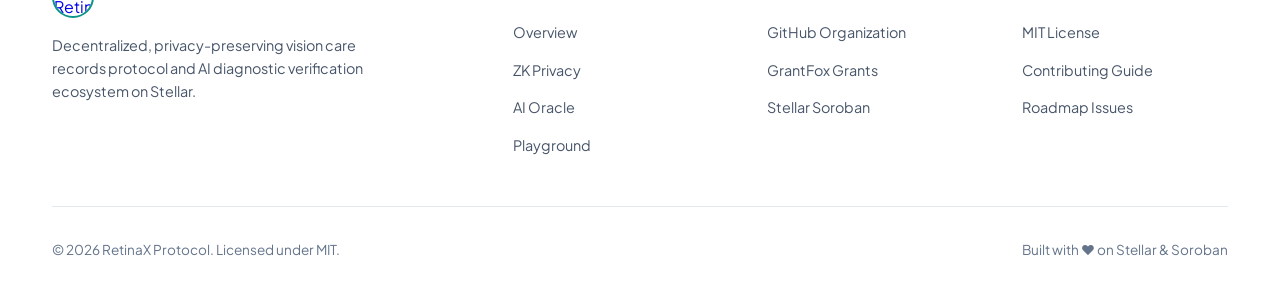
==== commit 528e889c: "Merge pull request #187 from bamiebot-maker/feat/70-navigation-aria-labels feat(ui): add ARIA access" ====
--- a/website/index.html
+++ b/website/index.html
@@ -26,34 +26,38 @@
   <link rel="stylesheet" href="components/repo-avatar.css">
 </head>
 <body>
+  <!-- Skip to Main Content Link for Keyboard & Screen Reader Users -->
+  <a href="#overview" class="skip-link">Skip to main content</a>
 
   <!-- Header Navigation -->
-  <header class="navbar">
+  <header class="navbar" role="banner">
     <div class="container nav-container">
-      <a href="#" class="brand-logo">
-        <img src="assets/logo.svg" alt="RetinaX Logo" class="logo-img">
+      <a href="#" class="brand-logo" aria-label="RetinaX Protocol Home">
+        <img src="assets/logo.jpg" alt="RetinaX Logo" class="logo-img">
         <span class="brand-text">RetinaX</span>
-        <span class="brand-badge">Soroban v25</span>
+        <span class="brand-badge" aria-label="Protocol Version Soroban v23">Soroban v23</span>
       </a>
 
-      <ul class="nav-links">
-        <li><a href="#overview" class="nav-link">Overview</a></li>
-        <li><a href="#privacy" class="nav-link">ZK Privacy</a></li>
-        <li><a href="#ai-oracle" class="nav-link">AI Oracle</a></li>
-        <li><a href="#demo" class="nav-link">Playground</a></li>
-        <li><a href="#contracts" class="nav-link">Contracts</a></li>
-      </ul>
+      <nav class="nav-menu" aria-label="Main Navigation">
+        <ul class="nav-links" role="menubar">
+          <li role="none"><a href="#overview" class="nav-link" role="menuitem" aria-label="Overview section" aria-current="page">Overview</a></li>
+          <li role="none"><a href="#privacy" class="nav-link" role="menuitem" aria-label="ZK Privacy section">ZK Privacy</a></li>
+          <li role="none"><a href="#ai-oracle" class="nav-link" role="menuitem" aria-label="AI Oracle section">AI Oracle</a></li>
+          <li role="none"><a href="#demo" class="nav-link" role="menuitem" aria-label="Playground section">Playground</a></li>
+          <li role="none"><a href="#contracts" class="nav-link" role="menuitem" aria-label="Contracts section">Contracts</a></li>
+        </ul>
+      </nav>
 
       <div class="nav-actions">
-        <div class="network-pill">
-          <span class="status-dot"></span>
+        <div class="network-pill" role="status" aria-label="Network status: Stellar Testnet">
+          <span class="status-dot" aria-hidden="true"></span>
           <span>Stellar Testnet</span>
         </div>
-        <button class="btn btn-primary" id="btn-connect-wallet" style="padding: 0.5rem 1rem;">
+        <button class="btn btn-primary" id="btn-connect-wallet" style="padding: 0.5rem 1rem;" aria-label="Connect Stellar Wallet" aria-haspopup="dialog">
           Connect Wallet
         </button>
-        <a href="https://github.com/RetinaX-Org/RetinaX" target="_blank" class="btn btn-secondary">
-          <svg width="18" height="18" viewBox="0 0 24 24" fill="currentColor"><path d="M12 0C5.37 0 0 5.37 0 12c0 5.31 3.435 9.795 8.205 11.385.6.105.825-.255.825-.57 0-.285-.015-1.23-.015-2.235-3.015.555-3.795-.735-4.035-1.41-.135-.345-.72-1.41-1.23-1.695-.42-.225-1.02-.78-.015-.795.945-.015 1.62.87 1.845 1.23 1.08 1.815 2.805 1.305 3.495.99.105-.78.42-1.305.765-1.605-2.67-.3-5.46-1.335-5.46-5.925 0-1.305.465-2.385 1.23-3.225-.12-.3-.54-1.53.12-3.18 0 0 1.005-.315 3.3 1.23.96-.27 1.98-.405 3-.405s2.04.135 3 .405c2.295-1.56 3.3-1.23 3.3-1.23.66 1.65.24 2.88.12 3.18.765.84 1.23 1.905 1.23 3.225 0 4.605-2.805 5.625-5.475 5.925.435.375.81 1.095.81 2.22 0 1.605-.015 2.895-.015 3.3 0 .315.225.69.825.57A12.02 12.02 0 0024 12c0-6.63-5.37-12-12-12z"/></svg>
+        <a href="https://github.com/RetinaX-Org/RetinaX" target="_blank" rel="noopener noreferrer" class="btn btn-secondary" aria-label="View RetinaX on GitHub (opens in new tab)">
+          <svg width="18" height="18" viewBox="0 0 24 24" fill="currentColor" aria-hidden="true"><path d="M12 0C5.37 0 0 5.37 0 12c0 5.31 3.435 9.795 8.205 11.385.6.105.825-.255.825-.57 0-.285-.015-1.23-.015-2.235-3.015.555-3.795-.735-4.035-1.41-.135-.345-.72-1.41-1.23-1.695-.42-.225-1.02-.78-.015-.795.945-.015 1.62.87 1.845 1.23 1.08 1.815 2.805 1.305 3.495.99.105-.78.42-1.305.765-1.605-2.67-.3-5.46-1.335-5.46-5.925 0-1.305.465-2.385 1.23-3.225-.12-.3-.54-1.53.12-3.18 0 0 1.005-.315 3.3 1.23.96-.27 1.98-.405 3-.405s2.04.135 3 .405c2.295-1.56 3.3-1.23 3.3-1.23.66 1.65.24 2.88.12 3.18.765.84 1.23 1.905 1.23 3.225 0 4.605-2.805 5.625-5.475 5.925.435.375.81 1.095.81 2.22 0 1.605-.015 2.895-.015 3.3 0 .315.225.69.825.57A12.02 12.02 0 0024 12c0-6.63-5.37-12-12-12z"/></svg>
           GitHub Org
         </a>
       </div>
@@ -205,12 +209,12 @@
       </div>
 
       <div class="demo-box" data-aos="fade-up" data-aos-delay="100">
-        <div class="demo-nav">
-          <button class="demo-tab-btn active" data-tab="rbac">🔑 1. Access Control</button>
-          <button class="demo-tab-btn" data-tab="zk">🛡️ 2. ZK Proof Generator</button>
-          <button class="demo-tab-btn" data-tab="ai">🤖 3. AI Oracle Rotation</button>
-          <button class="demo-tab-btn" data-tab="fhir">🏥 4. FHIR v4 Converter</button>
-          <button class="demo-tab-btn" data-tab="fetch">📊 5. Data Fetching</button>
+        <div class="demo-nav" role="tablist" aria-label="Interactive Protocol Playground Modules">
+          <button class="demo-tab-btn active" data-tab="rbac" role="tab" id="tab-rbac" aria-selected="true" aria-controls="panel-rbac" aria-label="Access Control Module">🔑 1. Access Control</button>
+          <button class="demo-tab-btn" data-tab="zk" role="tab" id="tab-zk" aria-selected="false" aria-controls="panel-zk" aria-label="Zero-Knowledge Proof Generator Module">🛡️ 2. ZK Proof Generator</button>
+          <button class="demo-tab-btn" data-tab="ai" role="tab" id="tab-ai" aria-selected="false" aria-controls="panel-ai" aria-label="AI Oracle Rotation Module">🤖 3. AI Oracle Rotation</button>
+          <button class="demo-tab-btn" data-tab="fhir" role="tab" id="tab-fhir" aria-selected="false" aria-controls="panel-fhir" aria-label="FHIR v4 Converter Module">🏥 4. FHIR v4 Converter</button>
+          <button class="demo-tab-btn" data-tab="fetch" role="tab" id="tab-fetch" aria-selected="false" aria-controls="panel-fetch" aria-label="Data Fetching Module">📊 5. Data Fetching</button>
         </div>
 
         <div class="demo-body">
@@ -504,44 +508,44 @@
   </section>
 
   <!-- Footer -->
-  <footer class="footer">
+  <footer class="footer" role="contentinfo">
     <div class="container">
       <div class="footer-grid">
         <div class="footer-brand">
-          <a href="#" class="brand-logo">
+          <a href="#" class="brand-logo" aria-label="RetinaX Protocol Home">
             <img src="assets/logo.jpg" alt="RetinaX Logo" class="logo-img">
             <span class="brand-text">RetinaX</span>
           </a>
           <p>Decentralized, privacy-preserving vision care records protocol and AI diagnostic verification ecosystem on Stellar.</p>
         </div>
 
-        <div class="footer-col">
+        <nav class="footer-col" aria-label="Protocol navigation">
           <h4>Protocol</h4>
           <ul class="footer-links">
-            <li><a href="#overview">Overview</a></li>
-            <li><a href="#privacy">ZK Privacy</a></li>
-            <li><a href="#ai-oracle">AI Oracle</a></li>
-            <li><a href="#demo">Playground</a></li>
+            <li><a href="#overview" aria-label="Navigate to Overview section">Overview</a></li>
+            <li><a href="#privacy" aria-label="Navigate to ZK Privacy section">ZK Privacy</a></li>
+            <li><a href="#ai-oracle" aria-label="Navigate to AI Oracle section">AI Oracle</a></li>
+            <li><a href="#demo" aria-label="Navigate to Playground Demo section">Playground</a></li>
           </ul>
-        </div>
-
-        <div class="footer-col">
+        </nav>
+
+        <nav class="footer-col" aria-label="Ecosystem links">
           <h4>Ecosystem</h4>
           <ul class="footer-links">
-            <li><a href="https://github.com/RetinaX-Org/RetinaX" target="_blank">GitHub Organization</a></li>
-            <li><a href="https://grantfox.xyz" target="_blank">GrantFox Grants</a></li>
-            <li><a href="https://soroban.stellar.org/" target="_blank">Stellar Soroban</a></li>
+            <li><a href="https://github.com/RetinaX-Org/RetinaX" target="_blank" rel="noopener noreferrer" aria-label="GitHub Organization (opens in new tab)">GitHub Organization</a></li>
+            <li><a href="https://grantfox.xyz" target="_blank" rel="noopener noreferrer" aria-label="GrantFox Grants (opens in new tab)">GrantFox Grants</a></li>
+            <li><a href="https://soroban.stellar.org/" target="_blank" rel="noopener noreferrer" aria-label="Stellar Soroban Documentation (opens in new tab)">Stellar Soroban</a></li>
           </ul>
-        </div>
-
-        <div class="footer-col">
+        </nav>
+
+        <nav class="footer-col" aria-label="Open Source links">
           <h4>Open Source</h4>
           <ul class="footer-links">
-            <li><a href="https://github.com/RetinaX-Org/RetinaX/blob/main/LICENSE" target="_blank">MIT License</a></li>
-            <li><a href="https://github.com/RetinaX-Org/RetinaX/blob/main/CONTRIBUTING.md" target="_blank">Contributing Guide</a></li>
-            <li><a href="https://github.com/RetinaX-Org/RetinaX/issues" target="_blank">Roadmap Issues</a></li>
+            <li><a href="https://github.com/RetinaX-Org/RetinaX/blob/main/LICENSE" target="_blank" rel="noopener noreferrer" aria-label="MIT License (opens in new tab)">MIT License</a></li>
+            <li><a href="https://github.com/RetinaX-Org/RetinaX/blob/main/CONTRIBUTING.md" target="_blank" rel="noopener noreferrer" aria-label="Contributing Guide (opens in new tab)">Contributing Guide</a></li>
+            <li><a href="https://github.com/RetinaX-Org/RetinaX/issues" target="_blank" rel="noopener noreferrer" aria-label="Roadmap and Issues on GitHub (opens in new tab)">Roadmap Issues</a></li>
           </ul>
-        </div>
+        </nav>
       </div>
 
       <div class="footer-bottom">
--- a/website/styles.css
+++ b/website/styles.css
@@ -1,22 +1,1228 @@
 /* ==========================================================================
-   RetinaX — Clinical Medical Design System (aggregator)
-   This file preserves cascade order via @import. Component sources live in
-   website/components/*.css (split from the former monolithic styles.css).
-   Order below matches the original source order in styles.css, except the
-   two modal blocks (850-996 + 1059-1167) are merged into modals.css and
-   imported after skeleton.css; health-status.css follows (no overlapping
-   selectors between modals/health/skeleton, so specificity is preserved).
+   RetinaX — Clinical Medical Design System (HERO BACKGROUND WITH DARK OVERLAY)
+   Theme: Serene Clinical White, Slate Navy & Medical Teal
+   Typography: Fraunces Editorial Serif + Plus Jakarta Sans UI
    ========================================================================== */
 
-@import url('./components/base.css');
-@import url('./components/navbar.css');
-@import url('./components/buttons.css');
-@import url('./components/hero.css');
-@import url('./components/features.css');
-@import url('./components/demo.css');
-@import url('./components/contracts.css');
-@import url('./components/footer.css');
-@import url('./components/skeleton.css');
-@import url('./components/modals.css');
-@import url('./components/health-status.css');
-@import url('./components/responsive.css');
+@import url('https://fonts.googleapis.com/css2?family=Fraunces:ital,opsz,wght@0,9..144,400;0,9..144,600;0,9..144,700;1,9..144,400&family=Inter:wght@400;500;600&family=JetBrains+Mono:wght@400;500;600&family=Plus+Jakarta+Sans:wght@500;600;700;800&display=swap');
+
+:root {
+  /* Solid Clinical Color Palette */
+  --bg-page: #f8fafc;
+  --bg-surface: #ffffff;
+  --bg-subtle: #f1f5f9;
+  --bg-dark-card: #0f172a;
+  
+  --text-main: #0f172a;
+  --text-muted: #475569;
+  --text-light: #64748b;
+  --text-white: #ffffff;
+  
+  --clinical-teal: #0d9488;
+  --clinical-teal-light: #ccfbf1;
+  --clinical-teal-dark: #115e59;
+  --clinical-blue: #0284c7;
+  --clinical-blue-light: #e0f2fe;
+  --clinical-navy: #1e293b;
+  
+  --status-green: #16a34a;
+  --status-green-bg: #dcfce7;
+  --status-amber: #d97706;
+  --status-amber-bg: #fef3c7;
+  --status-rose: #e11d48;
+  --status-rose-bg: #ffe4e6;
+  --status-gray: #64748b;
+  --status-gray-bg: #f1f5f9;
+  
+  --border-color: #e2e8f0;
+  --border-accent: #cbd5e1;
+  
+  /* High-End Typography */
+  --font-serif: 'Fraunces', Georgia, serif;
+  --font-sans: 'Plus Jakarta Sans', 'Inter', sans-serif;
+  --font-mono: 'JetBrains Mono', monospace;
+  
+  /* Crisp Shadows & Radii */
+  --shadow-sm: 0 1px 3px rgba(15, 23, 42, 0.05);
+  --shadow-md: 0 4px 12px rgba(15, 23, 42, 0.08);
+  --shadow-lg: 0 12px 32px rgba(15, 23, 42, 0.12);
+  --radius-lg: 16px;
+  --radius-md: 10px;
+  --radius-sm: 6px;
+}
+
+* {
+  margin: 0;
+  padding: 0;
+  box-sizing: border-box;
+}
+
+html {
+  scroll-behavior: smooth;
+  font-family: var(--font-sans);
+  background-color: var(--bg-page);
+  color: var(--text-main);
+  overflow-x: hidden;
+}
+
+body {
+  background-color: var(--bg-page);
+  min-height: 100vh;
+  line-height: 1.6;
+}
+
+.container {
+  max-width: 1240px;
+  margin: 0 auto;
+  padding: 0 2rem;
+  position: relative;
+  z-index: 2;
+}
+
+/* ==========================================================================
+   Header & Navigation (Dark Translucent Overlay Friendly)
+   ========================================================================== */
+
+.navbar {
+  position: fixed;
+  top: 0;
+  left: 0;
+  right: 0;
+  z-index: 100;
+  background-color: rgba(11, 15, 25, 0.88);
+  backdrop-filter: blur(14px);
+  -webkit-backdrop-filter: blur(14px);
+  border-bottom: 1px solid rgba(255, 255, 255, 0.1);
+  padding: 0.9rem 0;
+  transition: all 0.3s ease;
+}
+
+.nav-container {
+  display: flex;
+  align-items: center;
+  justify-content: space-between;
+}
+
+.brand-logo {
+  display: flex;
+  align-items: center;
+  gap: 0.85rem;
+  text-decoration: none;
+}
+
+.logo-img {
+  width: 42px;
+  height: 42px;
+  border-radius: 50%;
+  object-fit: cover;
+  border: 2px solid var(--clinical-teal);
+}
+
+.brand-text {
+  font-family: var(--font-serif);
+  font-size: 1.6rem;
+  font-weight: 700;
+  color: var(--text-white);
+  letter-spacing: -0.5px;
+}
+
+.brand-badge {
+  font-size: 0.7rem;
+  font-weight: 700;
+  padding: 0.2rem 0.6rem;
+  border-radius: 4px;
+  background-color: rgba(13, 148, 136, 0.25);
+  color: #5eead4;
+  border: 1px solid rgba(94, 234, 212, 0.3);
+  text-transform: uppercase;
+  letter-spacing: 0.5px;
+}
+
+/* Accessibility Skip Link */
+.skip-link {
+  position: absolute;
+  top: -60px;
+  left: 1rem;
+  background: #0d9488;
+  color: #ffffff;
+  padding: 0.5rem 1rem;
+  z-index: 9999;
+  text-decoration: none;
+  font-weight: 700;
+  font-size: 0.85rem;
+  border-radius: 0 0 6px 6px;
+  box-shadow: 0 4px 12px rgba(0, 0, 0, 0.3);
+  transition: top 0.2s ease;
+}
+
+.skip-link:focus {
+  top: 0;
+  outline: 2px solid #5eead4;
+  outline-offset: 2px;
+}
+
+.nav-menu {
+  display: flex;
+  align-items: center;
+}
+
+.nav-links {
+  display: flex;
+  align-items: center;
+  gap: 2rem;
+  list-style: none;
+}
+
+.nav-link {
+  color: #cbd5e1;
+  text-decoration: none;
+  font-size: 0.95rem;
+  font-weight: 600;
+  transition: color 0.2s ease;
+}
+
+.nav-link:hover {
+  color: #5eead4;
+}
+
+.nav-link[aria-current="page"] {
+  color: #5eead4;
+  position: relative;
+}
+
+.nav-link[aria-current="page"]::after {
+  content: '';
+  position: absolute;
+  bottom: -4px;
+  left: 0;
+  width: 100%;
+  height: 2px;
+  background-color: #5eead4;
+  border-radius: 2px;
+}
+
+.nav-actions {
+  display: flex;
+  align-items: center;
+  gap: 1rem;
+}
+
+.network-pill {
+  display: flex;
+  align-items: center;
+  gap: 0.5rem;
+  font-size: 0.8rem;
+  font-family: var(--font-mono);
+  padding: 0.4rem 0.85rem;
+  border-radius: 20px;
+  background-color: rgba(22, 163, 74, 0.15);
+  border: 1px solid rgba(22, 163, 74, 0.4);
+  color: #4ade80;
+  font-weight: 600;
+}
+
+.status-dot {
+  width: 8px;
+  height: 8px;
+  border-radius: 50%;
+  background-color: #4ade80;
+}
+
+/* ==========================================================================
+   Buttons
+   ========================================================================== */
+
+.btn {
+  display: inline-flex;
+  align-items: center;
+  gap: 0.6rem;
+  padding: 0.75rem 1.6rem;
+  border-radius: var(--radius-sm);
+  font-family: var(--font-sans);
+  font-size: 0.95rem;
+  font-weight: 600;
+  text-decoration: none;
+  cursor: pointer;
+  transition: all 0.2s ease;
+  border: none;
+}
+
+.btn-primary {
+  background-color: var(--clinical-teal);
+  color: var(--text-white);
+  box-shadow: var(--shadow-sm);
+}
+
+.btn-primary:hover {
+  background-color: var(--clinical-teal-dark);
+  transform: translateY(-2px);
+  box-shadow: var(--shadow-md);
+}
+
+.btn-secondary {
+  background-color: #334155;
+  color: var(--text-white);
+  border: 1px solid rgba(255, 255, 255, 0.15);
+}
+
+.btn-secondary:hover {
+  background-color: #475569;
+  transform: translateY(-2px);
+}
+
+.btn-outline {
+  background-color: rgba(255, 255, 255, 0.1);
+  color: var(--text-white);
+  border: 1px solid rgba(255, 255, 255, 0.25);
+  backdrop-filter: blur(8px);
+}
+
+.btn-outline:hover {
+  background-color: rgba(255, 255, 255, 0.2);
+  border-color: #5eead4;
+  color: #5eead4;
+}
+
+/* Button Sizes */
+.btn-sm {
+  padding: 0.5rem 1rem;
+  font-size: 0.85rem;
+}
+
+.btn-lg {
+  padding: 1rem 2.2rem;
+  font-size: 1.1rem;
+}
+
+/* Button Variants */
+.btn-danger {
+  background-color: var(--status-rose);
+  color: var(--text-white);
+  box-shadow: var(--shadow-sm);
+}
+
+.btn-danger:hover {
+  background-color: #be123c;
+  transform: translateY(-2px);
+  box-shadow: var(--shadow-md);
+}
+
+.btn-ghost {
+  background-color: transparent;
+  color: var(--text-light);
+}
+
+.btn-ghost:hover {
+  background-color: rgba(255, 255, 255, 0.05);
+  color: var(--text-white);
+}
+
+/* Button States */
+.btn:disabled,
+.btn.disabled {
+  opacity: 0.6;
+  cursor: not-allowed;
+  transform: none !important;
+  box-shadow: none !important;
+}
+
+.btn-loading {
+  position: relative;
+  color: transparent !important;
+  pointer-events: none;
+}
+
+.btn-loading::after {
+  content: "";
+  position: absolute;
+  top: 50%;
+  left: 50%;
+  width: 1.2em;
+  height: 1.2em;
+  margin-top: -0.6em;
+  margin-left: -0.6em;
+  border: 2px solid rgba(255, 255, 255, 0.4);
+  border-top-color: #fff;
+  border-radius: 50%;
+  animation: btn-spinner 0.6s linear infinite;
+}
+
+@keyframes btn-spinner {
+  to { transform: rotate(360deg); }
+}
+
+/* Icon Buttons */
+.btn-icon-only {
+  padding: 0.75rem;
+  border-radius: 50%;
+  display: inline-flex;
+  align-items: center;
+  justify-content: center;
+}
+
+/* ==========================================================================
+   Hero Section with Custom Background Image & Dark Black Overlay
+   ========================================================================== */
+
+.hero {
+  padding: 10rem 0 6rem 0;
+  position: relative;
+  background-image: url('assets/hero_bg.jpg');
+  background-size: cover;
+  background-position: center center;
+  background-repeat: no-repeat;
+  color: var(--text-white);
+}
+
+/* Black Semi-Transparent Overlay for Maximum Text Visibility */
+.hero::before {
+  content: '';
+  position: absolute;
+  top: 0;
+  left: 0;
+  right: 0;
+  bottom: 0;
+  background-color: rgba(11, 15, 25, 0.82); /* Dark black/navy overlay */
+  z-index: 1;
+}
+
+.hero-grid {
+  display: grid;
+  grid-template-columns: 1.1fr 0.9fr;
+  gap: 3.5rem;
+  align-items: center;
+  position: relative;
+  z-index: 2;
+}
+
+.hero-tag {
+  display: inline-flex;
+  align-items: center;
+  gap: 0.5rem;
+  padding: 0.4rem 1rem;
+  border-radius: 4px;
+  background-color: rgba(14, 165, 233, 0.2);
+  color: #38bdf8;
+  border: 1px solid rgba(56, 189, 248, 0.3);
+  font-size: 0.85rem;
+  font-weight: 700;
+  margin-bottom: 1.5rem;
+  text-transform: uppercase;
+  letter-spacing: 0.5px;
+}
+
+.hero-title {
+  font-family: var(--font-serif);
+  font-size: 3.4rem;
+  font-weight: 700;
+  line-height: 1.15;
+  color: var(--text-white);
+  margin-bottom: 1.25rem;
+  letter-spacing: -0.5px;
+  text-shadow: 0 2px 4px rgba(0, 0, 0, 0.5);
+}
+
+.hero-sub {
+  font-size: 1.15rem;
+  color: #cbd5e1;
+  margin-bottom: 2rem;
+  line-height: 1.6;
+}
+
+.hero-cta-group {
+  display: flex;
+  align-items: center;
+  gap: 1rem;
+  margin-bottom: 3rem;
+}
+
+.hero-image-wrapper {
+  position: relative;
+  border-radius: var(--radius-lg);
+  overflow: hidden;
+  box-shadow: 0 20px 40px rgba(0, 0, 0, 0.6);
+  border: 1px solid rgba(255, 255, 255, 0.15);
+  background-color: var(--bg-dark-card);
+}
+
+.hero-img {
+  width: 100%;
+  height: 100%;
+  object-fit: cover;
+  display: block;
+}
+
+.image-caption-badge {
+  position: absolute;
+  bottom: 1rem;
+  left: 1rem;
+  background-color: rgba(15, 23, 42, 0.92);
+  backdrop-filter: blur(8px);
+  color: var(--text-white);
+  padding: 0.6rem 1rem;
+  border-radius: var(--radius-sm);
+  font-size: 0.8rem;
+  font-weight: 600;
+  display: flex;
+  align-items: center;
+  gap: 0.5rem;
+  border: 1px solid rgba(255, 255, 255, 0.15);
+}
+
+/* Stats Bar Overlay Friendly */
+.stats-bar {
+  background-color: rgba(15, 23, 42, 0.9);
+  backdrop-filter: blur(12px);
+  border: 1px solid rgba(255, 255, 255, 0.15);
+  border-radius: var(--radius-md);
+  padding: 1.5rem 2rem;
+  box-shadow: 0 10px 30px rgba(0, 0, 0, 0.4);
+  display: grid;
+  grid-template-columns: repeat(4, 1fr);
+  gap: 2rem;
+  margin-top: 1rem;
+  position: relative;
+  z-index: 2;
+}
+
+.stat-item {
+  text-align: center;
+  border-right: 1px solid rgba(255, 255, 255, 0.1);
+}
+
+.stat-item:last-child {
+  border-right: none;
+}
+
+.stat-num {
+  font-family: var(--font-serif);
+  font-size: 2.2rem;
+  font-weight: 700;
+  color: #5eead4;
+  margin-bottom: 0.2rem;
+}
+
+.stat-label {
+  font-size: 0.85rem;
+  color: #94a3b8;
+  font-weight: 600;
+}
+
+/* ==========================================================================
+   Feature Highlights with Context Images
+   ========================================================================== */
+
+.feature-segment {
+  padding: 5.5rem 0;
+  border-top: 1px solid var(--border-color);
+  background-color: var(--bg-page);
+}
+
+.feature-segment.alt-bg {
+  background-color: var(--bg-surface);
+}
+
+.feature-grid {
+  display: grid;
+  grid-template-columns: 1fr 1fr;
+  gap: 4rem;
+  align-items: center;
+}
+
+.feature-grid.reverse {
+  grid-template-columns: 1fr 1fr;
+}
+
+.feature-content h2 {
+  font-family: var(--font-serif);
+  font-size: 2.3rem;
+  font-weight: 700;
+  color: var(--text-main);
+  margin-bottom: 1rem;
+}
+
+.feature-content p {
+  color: var(--text-muted);
+  font-size: 1.05rem;
+  margin-bottom: 1.5rem;
+  line-height: 1.7;
+}
+
+.feature-list {
+  list-style: none;
+  display: flex;
+  flex-direction: column;
+  gap: 0.85rem;
+  margin-bottom: 2rem;
+}
+
+.feature-list li {
+  display: flex;
+  align-items: flex-start;
+  gap: 0.75rem;
+  font-size: 0.95rem;
+  color: var(--text-main);
+  font-weight: 500;
+}
+
+.check-icon {
+  width: 20px;
+  height: 20px;
+  border-radius: 50%;
+  background-color: var(--clinical-teal-light);
+  color: var(--clinical-teal-dark);
+  display: flex;
+  align-items: center;
+  justify-content: center;
+  font-size: 0.75rem;
+  font-weight: 700;
+  flex-shrink: 0;
+  margin-top: 0.2rem;
+}
+
+.segment-img-card {
+  border-radius: var(--radius-lg);
+  overflow: hidden;
+  box-shadow: var(--shadow-md);
+  border: 1px solid var(--border-color);
+  background-color: var(--bg-surface);
+}
+
+.segment-img {
+  width: 100%;
+  height: auto;
+  display: block;
+}
+
+/* ==========================================================================
+   Interactive Protocol Demo Section
+   ========================================================================== */
+
+.demo-section {
+  padding: 6rem 0;
+  background-color: var(--bg-subtle);
+  border-top: 1px solid var(--border-color);
+}
+
+.section-header {
+  text-align: center;
+  margin-bottom: 3.5rem;
+}
+
+.section-title {
+  font-family: var(--font-serif);
+  font-size: 2.4rem;
+  font-weight: 700;
+  color: var(--text-main);
+  margin-bottom: 0.75rem;
+}
+
+.section-desc {
+  color: var(--text-muted);
+  font-size: 1.05rem;
+  max-width: 620px;
+  margin: 0 auto;
+}
+
+.demo-box {
+  background-color: var(--bg-surface);
+  border: 1px solid var(--border-color);
+  border-radius: var(--radius-lg);
+  box-shadow: var(--shadow-md);
+  overflow: hidden;
+}
+
+.demo-nav {
+  display: flex;
+  border-bottom: 1px solid var(--border-color);
+  background-color: var(--bg-subtle);
+}
+
+.demo-tab-btn {
+  padding: 1.1rem 1.8rem;
+  color: var(--text-muted);
+  font-family: var(--font-sans);
+  font-size: 0.95rem;
+  font-weight: 700;
+  background: none;
+  border: none;
+  cursor: pointer;
+  border-bottom: 3px solid transparent;
+  transition: all 0.2s ease;
+  display: flex;
+  align-items: center;
+  gap: 0.5rem;
+}
+
+.demo-tab-btn.active {
+  color: var(--clinical-teal);
+  border-bottom-color: var(--clinical-teal);
+  background-color: var(--bg-surface);
+}
+
+.demo-body {
+  padding: 2.5rem;
+}
+
+.demo-tab-panel {
+  display: none;
+}
+
+.demo-tab-panel.active {
+  display: grid;
+  grid-template-columns: 1fr 1fr;
+  gap: 2.5rem;
+  align-items: center;
+}
+
+.control-panel {
+  display: flex;
+  flex-direction: column;
+  gap: 1.25rem;
+}
+
+.form-group {
+  display: flex;
+  flex-direction: column;
+  gap: 0.4rem;
+}
+
+.form-label {
+  font-size: 0.85rem;
+  font-weight: 700;
+  color: var(--text-main);
+  display: flex;
+  justify-content: space-between;
+}
+
+.form-input, .form-select {
+  background-color: var(--bg-subtle);
+  border: 1px solid var(--border-color);
+  color: var(--text-main);
+  padding: 0.8rem 1rem;
+  border-radius: var(--radius-sm);
+  font-family: var(--font-mono);
+  font-size: 0.85rem;
+  outline: none;
+  transition: border 0.2s ease;
+}
+
+.form-input:focus, .form-select:focus {
+  border-color: var(--clinical-teal);
+}
+
+.slider-input {
+  width: 100%;
+  accent-color: var(--clinical-teal);
+}
+
+.code-console {
+  background-color: var(--bg-dark-card);
+  border-radius: var(--radius-md);
+  padding: 1.5rem;
+  font-family: var(--font-mono);
+  font-size: 0.82rem;
+  color: #a7f3d0;
+  max-height: 380px;
+  overflow-y: auto;
+  box-shadow: inset 0 2px 4px rgba(0, 0, 0, 0.4);
+}
+
+.console-header {
+  display: flex;
+  align-items: center;
+  justify-content: space-between;
+  margin-bottom: 1rem;
+  padding-bottom: 0.5rem;
+  border-bottom: 1px solid rgba(255, 255, 255, 0.1);
+  color: #94a3b8;
+  font-size: 0.75rem;
+}
+
+/* ==========================================================================
+   Contract Modules Grid
+   ========================================================================== */
+
+.modules-section {
+  padding: 6rem 0;
+}
+
+.contract-grid {
+  display: grid;
+  grid-template-columns: repeat(3, 1fr);
+  gap: 1.75rem;
+  margin-top: 3rem;
+}
+
+.contract-card {
+  background-color: var(--bg-surface);
+  border: 1px solid var(--border-color);
+  border-radius: var(--radius-md);
+  padding: 1.75rem;
+  transition: all 0.25s ease;
+  box-shadow: var(--shadow-sm);
+}
+
+.contract-card:hover {
+  transform: translateY(-4px);
+  border-color: var(--clinical-teal);
+  box-shadow: var(--shadow-md);
+}
+
+.card-badge {
+  font-family: var(--font-mono);
+  font-size: 0.75rem;
+  color: var(--clinical-teal-dark);
+  background-color: var(--clinical-teal-light);
+  padding: 0.25rem 0.6rem;
+  border-radius: 4px;
+  display: inline-block;
+  margin-bottom: 1rem;
+  font-weight: 600;
+}
+
+.card-title {
+  font-family: var(--font-serif);
+  font-size: 1.25rem;
+  font-weight: 700;
+  margin-bottom: 0.5rem;
+  color: var(--text-main);
+}
+
+.card-desc {
+  color: var(--text-muted);
+  font-size: 0.9rem;
+  line-height: 1.5;
+}
+
+/* ==========================================================================
+   Footer
+   ========================================================================== */
+
+.footer {
+  border-top: 1px solid var(--border-color);
+  padding: 4rem 0 2rem 0;
+  background-color: var(--bg-surface);
+}
+
+.footer-grid {
+  display: grid;
+  grid-template-columns: 2fr repeat(3, 1fr);
+  gap: 3rem;
+  margin-bottom: 3rem;
+}
+
+.footer-brand p {
+  color: var(--text-muted);
+  font-size: 0.9rem;
+  margin-top: 1rem;
+  max-width: 320px;
+}
+
+.footer-col h4 {
+  font-family: var(--font-sans);
+  font-size: 0.95rem;
+  font-weight: 700;
+  margin-bottom: 1.2rem;
+  color: var(--text-main);
+}
+
+.footer-links {
+  list-style: none;
+  display: flex;
+  flex-direction: column;
+  gap: 0.75rem;
+}
+
+.footer-links a {
+  color: var(--text-muted);
+  text-decoration: none;
+  font-size: 0.9rem;
+  transition: color 0.2s ease;
+}
+
+.footer-links a:hover {
+  color: var(--clinical-teal);
+}
+
+.footer-bottom {
+  display: flex;
+  align-items: center;
+  justify-content: space-between;
+  padding-top: 2rem;
+  border-top: 1px solid var(--border-color);
+  color: var(--text-light);
+  font-size: 0.85rem;
+}
+
+/* ==========================================================================
+   Skeleton Loading Animation for Clinical Data Fetch
+   ========================================================================== */
+.skeleton-wrapper {
+  display: flex;
+  flex-direction: column;
+  gap: 12px;
+}
+
+.skeleton-line {
+  height: 16px;
+  background: linear-gradient(90deg, #1e293b 25%, #334155 50%, #1e293b 75%);
+  background-size: 200% 100%;
+  border-radius: 4px;
+  animation: skeleton-loading 1.5s infinite;
+}
+
+.skeleton-line.skeleton-title {
+  height: 24px;
+  width: 40%;
+  margin-bottom: 8px;
+}
+
+.skeleton-line.skeleton-short {
+  width: 60%;
+}
+
+@keyframes skeleton-loading {
+  0% {
+    background-position: 200% 0;
+  }
+  100% {
+    background-position: -200% 0;
+  }
+}
+
+/* ==========================================================================
+   Reusable Modal Base & Specifics (Connect Wallet)
+   ========================================================================== */
+.modal-overlay {
+  position: fixed;
+  top: 0; left: 0; right: 0; bottom: 0;
+  background: rgba(15, 23, 42, 0.7);
+  backdrop-filter: blur(8px);
+  z-index: 1000;
+  display: flex;
+  align-items: center;
+  justify-content: center;
+  opacity: 0;
+  visibility: hidden;
+  transition: opacity 0.3s ease, visibility 0.3s ease;
+}
+
+.modal-overlay.active {
+  opacity: 1;
+  visibility: visible;
+}
+
+.modal-base {
+  background: var(--surface-bg);
+  border: 1px solid var(--border-color);
+  border-radius: 16px;
+  width: 90%;
+  max-width: 400px;
+  box-shadow: 0 25px 50px -12px rgba(0, 0, 0, 0.5);
+  overflow: hidden;
+  transform: translateY(20px) scale(0.95);
+  opacity: 0;
+  transition: transform 0.4s cubic-bezier(0.175, 0.885, 0.32, 1.275), opacity 0.4s ease;
+}
+
+.modal-overlay.active .modal-base {
+  transform: translateY(0) scale(1);
+  opacity: 1;
+}
+
+.modal-header {
+  display: flex;
+  justify-content: space-between;
+  align-items: center;
+  padding: 1.25rem 1.5rem;
+  border-bottom: 1px solid var(--border-color);
+  background: rgba(255, 255, 255, 0.02);
+}
+
+.modal-title {
+  font-size: 1.1rem;
+  font-weight: 600;
+  color: var(--text-light);
+  margin: 0;
+}
+
+.modal-close-btn {
+  background: transparent;
+  border: none;
+  color: var(--text-muted);
+  cursor: pointer;
+  font-size: 1.2rem;
+  display: flex;
+  align-items: center;
+  justify-content: center;
+  padding: 4px;
+  border-radius: 6px;
+  transition: all 0.2s;
+}
+
+.modal-close-btn:hover {
+  background: rgba(255, 255, 255, 0.1);
+  color: var(--text-light);
+}
+
+.modal-body {
+  padding: 1.5rem;
+  display: flex;
+  flex-direction: column;
+  gap: 1rem;
+}
+
+/* Connect Wallet Specifics */
+.wallet-option {
+  display: flex;
+  align-items: center;
+  justify-content: space-between;
+  padding: 1rem;
+  background: rgba(255, 255, 255, 0.03);
+  border: 1px solid var(--border-color);
+  border-radius: 12px;
+  cursor: pointer;
+  transition: all 0.2s ease;
+}
+
+.wallet-option:hover {
+  background: rgba(255, 255, 255, 0.08);
+  border-color: var(--primary-color);
+  transform: translateY(-2px);
+}
+
+.wallet-info {
+  display: flex;
+  align-items: center;
+  gap: 12px;
+}
+
+.wallet-icon {
+  width: 32px;
+  height: 32px;
+  border-radius: 8px;
+  background: #fff;
+  display: flex;
+  align-items: center;
+  justify-content: center;
+  font-weight: bold;
+  color: #000;
+}
+
+.wallet-name {
+  font-weight: 600;
+  color: var(--text-light);
+  font-size: 1rem;
+}
+
+.wallet-badge {
+  font-size: 0.75rem;
+  background: var(--primary-color-dark);
+  color: var(--primary-color-light);
+  padding: 2px 8px;
+  border-radius: 12px;
+  font-weight: 500;
+}
+
+.modal-footer-text {
+  text-align: center;
+  font-size: 0.85rem;
+  color: var(--text-muted);
+  margin-top: 0.5rem;
+}
+.modal-footer-text a {
+  color: var(--primary-color);
+  text-decoration: none;
+}
+.modal-footer-text a:hover {
+  text-decoration: underline;
+}
+
+/* ==========================================================================
+   Health Record Status Component
+   ========================================================================== */
+.health-status-badge {
+  display: inline-flex;
+  align-items: center;
+  gap: 0.375rem;
+  padding: 0.25rem 0.625rem;
+  border-radius: 9999px;
+  font-size: 0.75rem;
+  font-weight: 600;
+  font-family: var(--font-sans);
+  text-transform: uppercase;
+  letter-spacing: 0.05em;
+  border: 1px solid transparent;
+}
+
+.health-status-badge::before {
+  content: '';
+  display: block;
+  width: 6px;
+  height: 6px;
+  border-radius: 50%;
+}
+
+.health-status-badge.verified {
+  background-color: var(--status-green-bg);
+  color: var(--status-green);
+  border-color: rgba(22, 163, 74, 0.2);
+}
+.health-status-badge.verified::before {
+  background-color: var(--status-green);
+}
+
+.health-status-badge.pending {
+  background-color: var(--status-amber-bg);
+  color: var(--status-amber);
+  border-color: rgba(217, 119, 6, 0.2);
+}
+.health-status-badge.pending::before {
+  background-color: var(--status-amber);
+}
+
+.health-status-badge.failed {
+  background-color: var(--status-rose-bg);
+  color: var(--status-rose);
+  border-color: rgba(225, 29, 72, 0.2);
+}
+.health-status-badge.failed::before {
+  background-color: var(--status-rose);
+}
+
+.health-status-badge.archived {
+  background-color: var(--status-gray-bg);
+  color: var(--status-gray);
+  border-color: rgba(100, 116, 139, 0.2);
+}
+.health-status-badge.archived::before {
+  background-color: var(--status-gray);
+}
+
+/* ==========================================================================
+   <modal-dialog> Web Component Base Styles
+   ========================================================================== */
+modal-dialog {
+  display: block;
+}
+
+.modal-dialog-overlay {
+  position: fixed;
+  top: 0; left: 0; right: 0; bottom: 0;
+  background: rgba(15, 23, 42, 0.75);
+  backdrop-filter: blur(10px);
+  -webkit-backdrop-filter: blur(10px);
+  z-index: 1000;
+  display: flex;
+  align-items: center;
+  justify-content: center;
+  opacity: 0;
+  visibility: hidden;
+  transition: opacity 0.3s cubic-bezier(0.4, 0, 0.2, 1), visibility 0.3s cubic-bezier(0.4, 0, 0.2, 1);
+}
+
+.modal-dialog-overlay.active {
+  opacity: 1;
+  visibility: visible;
+}
+
+.modal-dialog-card {
+  background: var(--surface-bg);
+  border: 1px solid var(--border-color);
+  border-radius: 16px;
+  width: 90%;
+  max-width: 520px;
+  box-shadow: 0 25px 50px -12px rgba(0, 0, 0, 0.6);
+  overflow: hidden;
+  transform: translateY(24px) scale(0.95);
+  opacity: 0;
+  transition: transform 0.35s cubic-bezier(0.175, 0.885, 0.32, 1.275), opacity 0.35s ease;
+}
+
+.modal-dialog-overlay.active .modal-dialog-card {
+  transform: translateY(0) scale(1);
+  opacity: 1;
+}
+
+.modal-dialog-card.size-sm {
+  max-width: 380px;
+}
+
+.modal-dialog-card.size-md {
+  max-width: 520px;
+}
+
+.modal-dialog-card.size-lg {
+  max-width: 720px;
+}
+
+.modal-dialog-header {
+  display: flex;
+  justify-content: space-between;
+  align-items: center;
+  padding: 1.25rem 1.5rem;
+  border-bottom: 1px solid var(--border-color);
+  background: rgba(255, 255, 255, 0.02);
+}
+
+.modal-dialog-title {
+  font-family: var(--font-sans);
+  font-size: 1.15rem;
+  font-weight: 700;
+  color: var(--text-light);
+  margin: 0;
+}
+
+.modal-dialog-close-btn {
+  background: transparent;
+  border: none;
+  color: var(--text-muted);
+  cursor: pointer;
+  font-size: 1.25rem;
+  line-height: 1;
+  display: flex;
+  align-items: center;
+  justify-content: center;
+  width: 32px;
+  height: 32px;
+  border-radius: 8px;
+  transition: all 0.2s ease;
+}
+
+.modal-dialog-close-btn:hover {
+  background: rgba(255, 255, 255, 0.1);
+  color: var(--text-light);
+}
+
+.modal-dialog-body {
+  padding: 1.5rem;
+  color: var(--text-main);
+  line-height: 1.6;
+}
+
+.modal-dialog-footer {
+  padding: 1rem 1.5rem;
+  border-top: 1px solid var(--border-color);
+  background: rgba(255, 255, 255, 0.01);
+  display: flex;
+  justify-content: flex-end;
+  gap: 12px;
+}
+
+/* Responsive adjustments */
+@media (max-width: 992px) {
+  .hero-grid { grid-template-columns: 1fr; }
+  .feature-grid, .feature-grid.reverse { grid-template-columns: 1fr; }
+  .stats-bar { grid-template-columns: repeat(2, 1fr); }
+  .contract-grid { grid-template-columns: 1fr 1fr; }
+  .demo-tab-panel.active { grid-template-columns: 1fr; }
+}
+
+@media (max-width: 600px) {
+  .hero-title { font-size: 2.3rem; }
+  .nav-links, .nav-menu { display: none; }
+  .stats-bar { grid-template-columns: 1fr; }
+  .contract-grid { grid-template-columns: 1fr; }
+  .footer-grid { grid-template-columns: 1fr; }
+}
